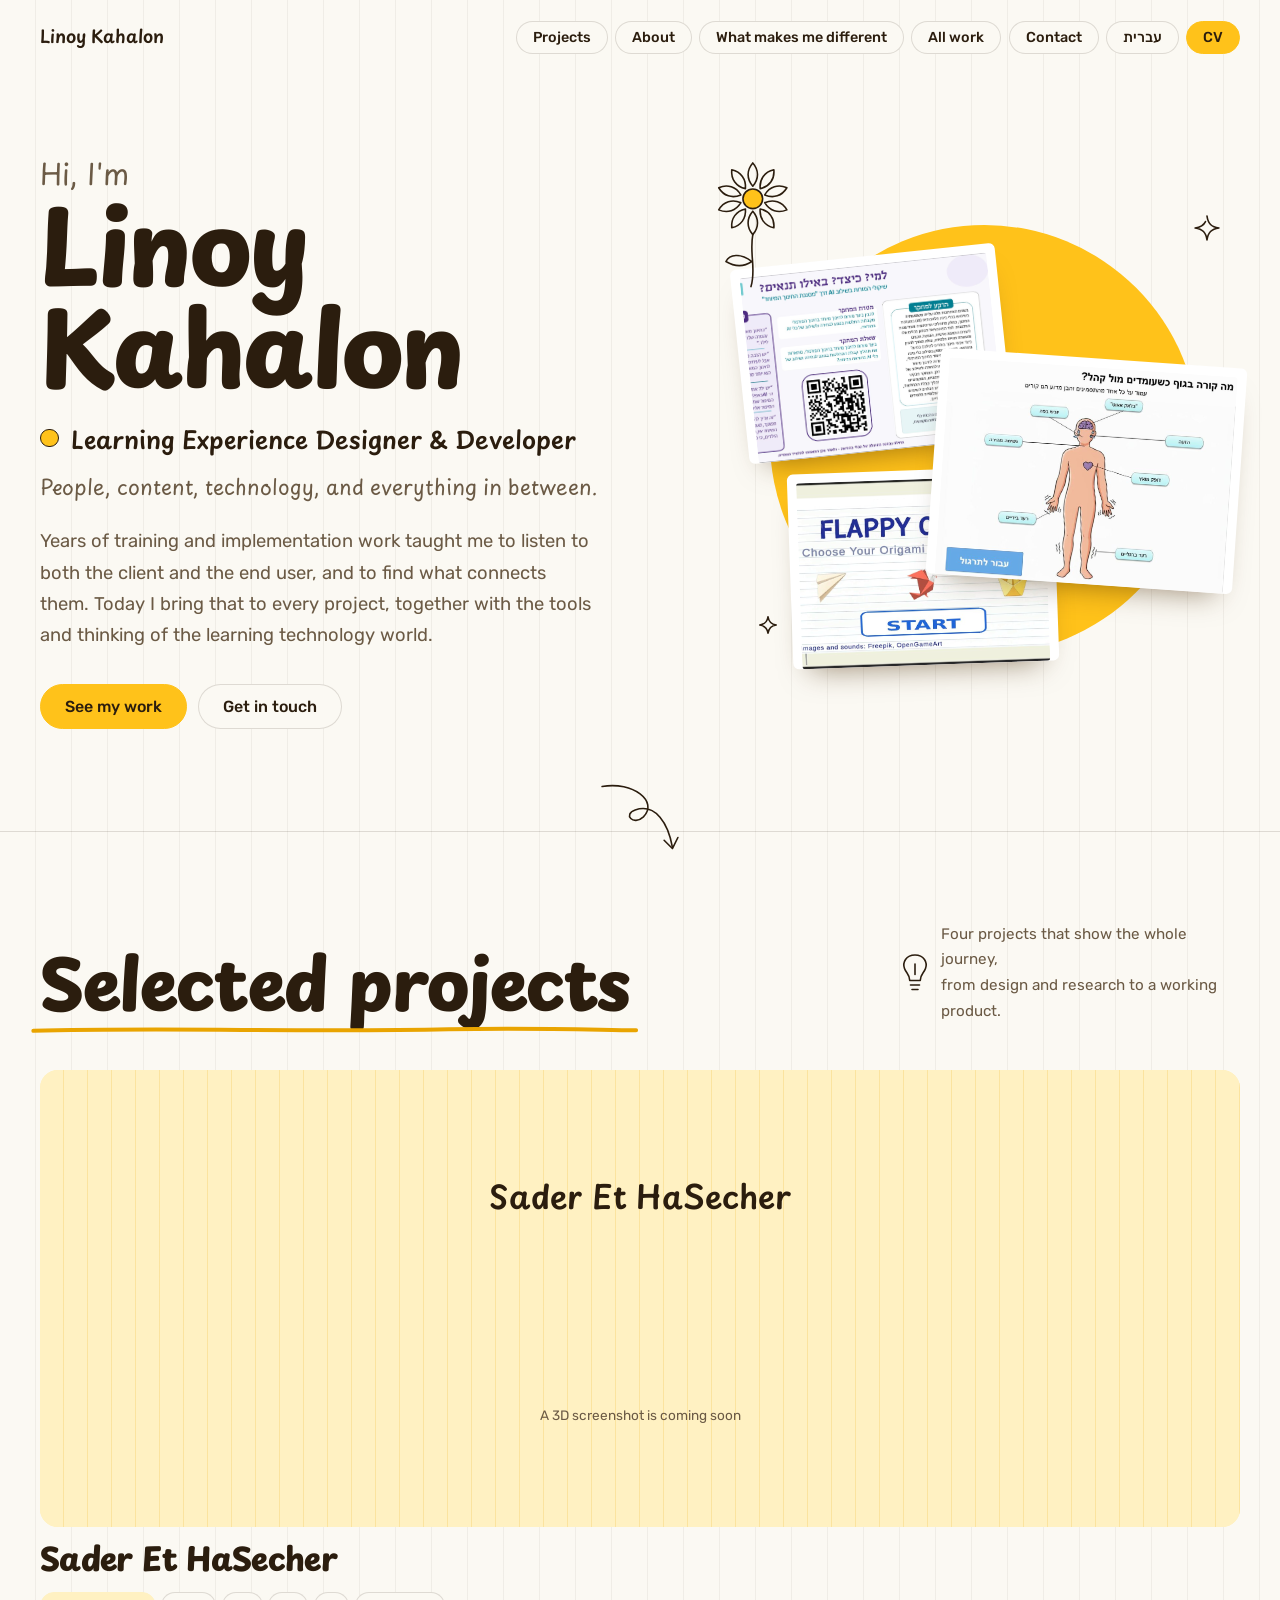
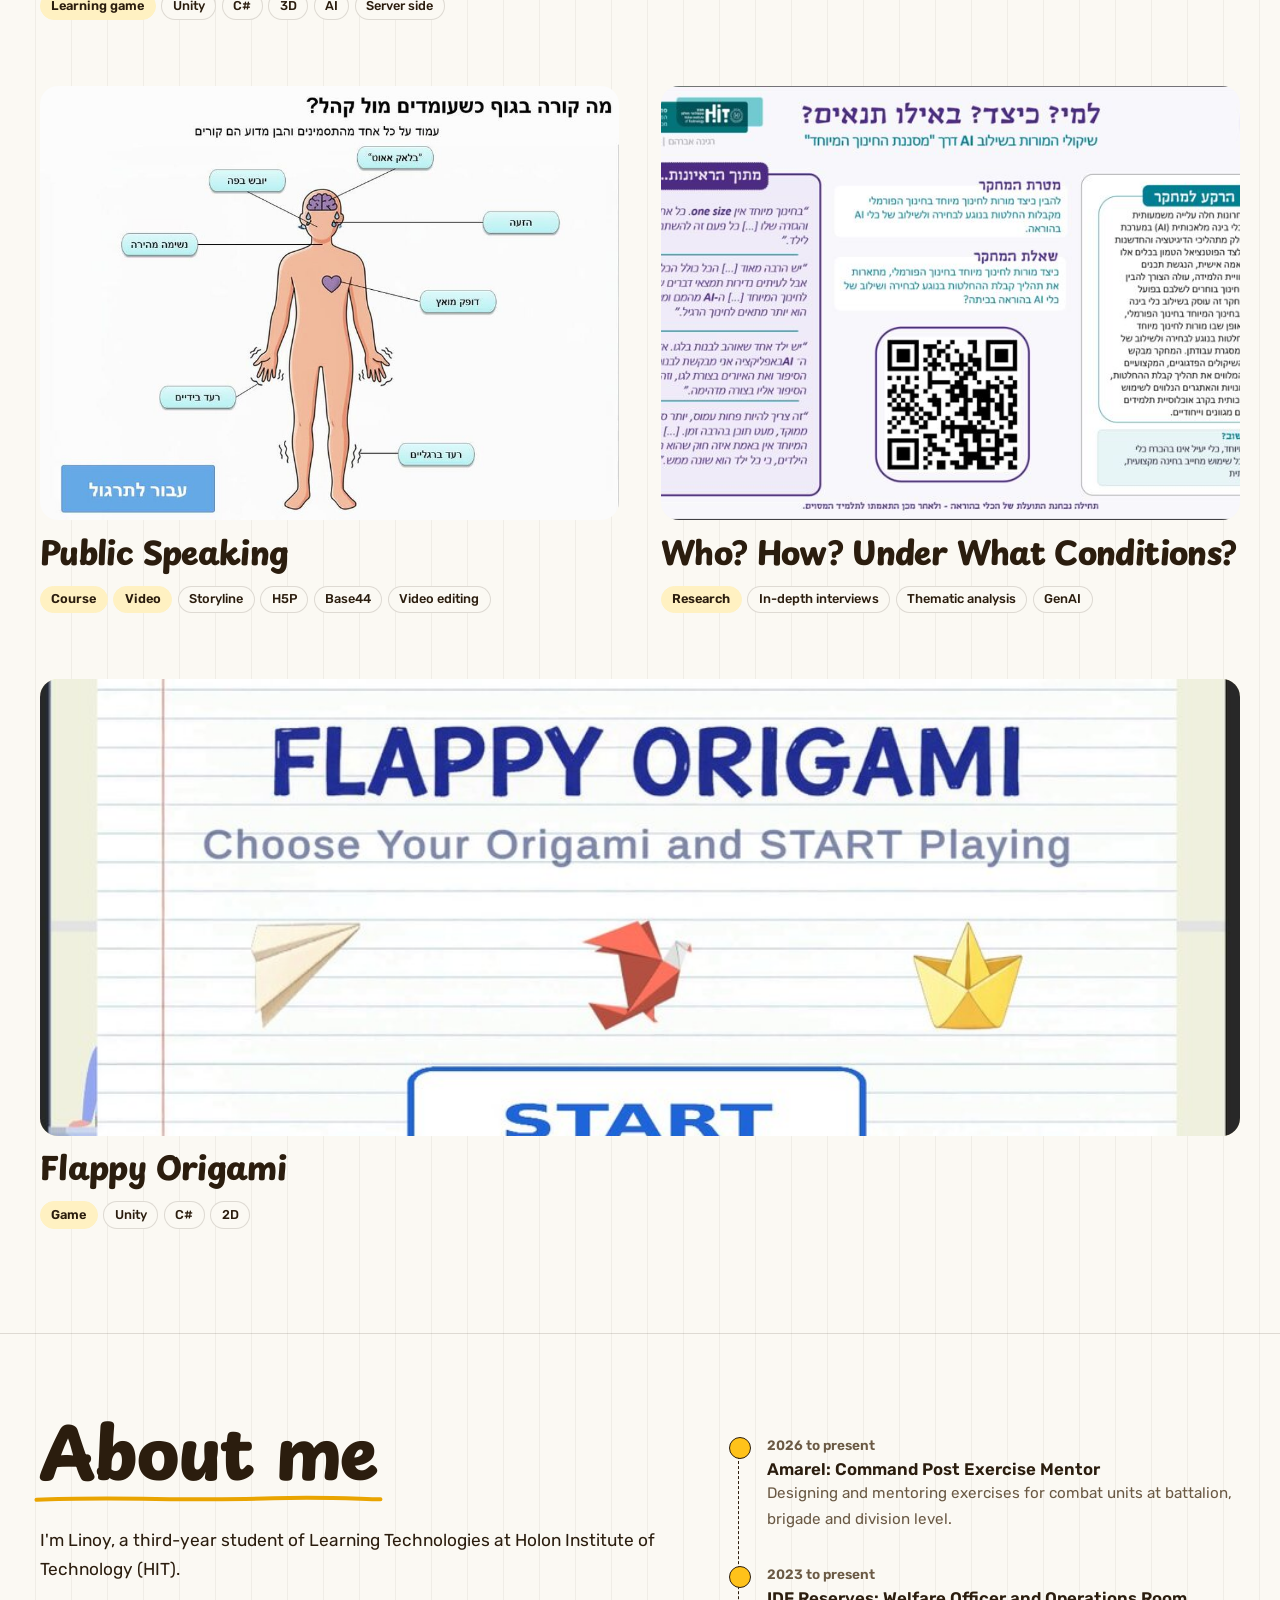
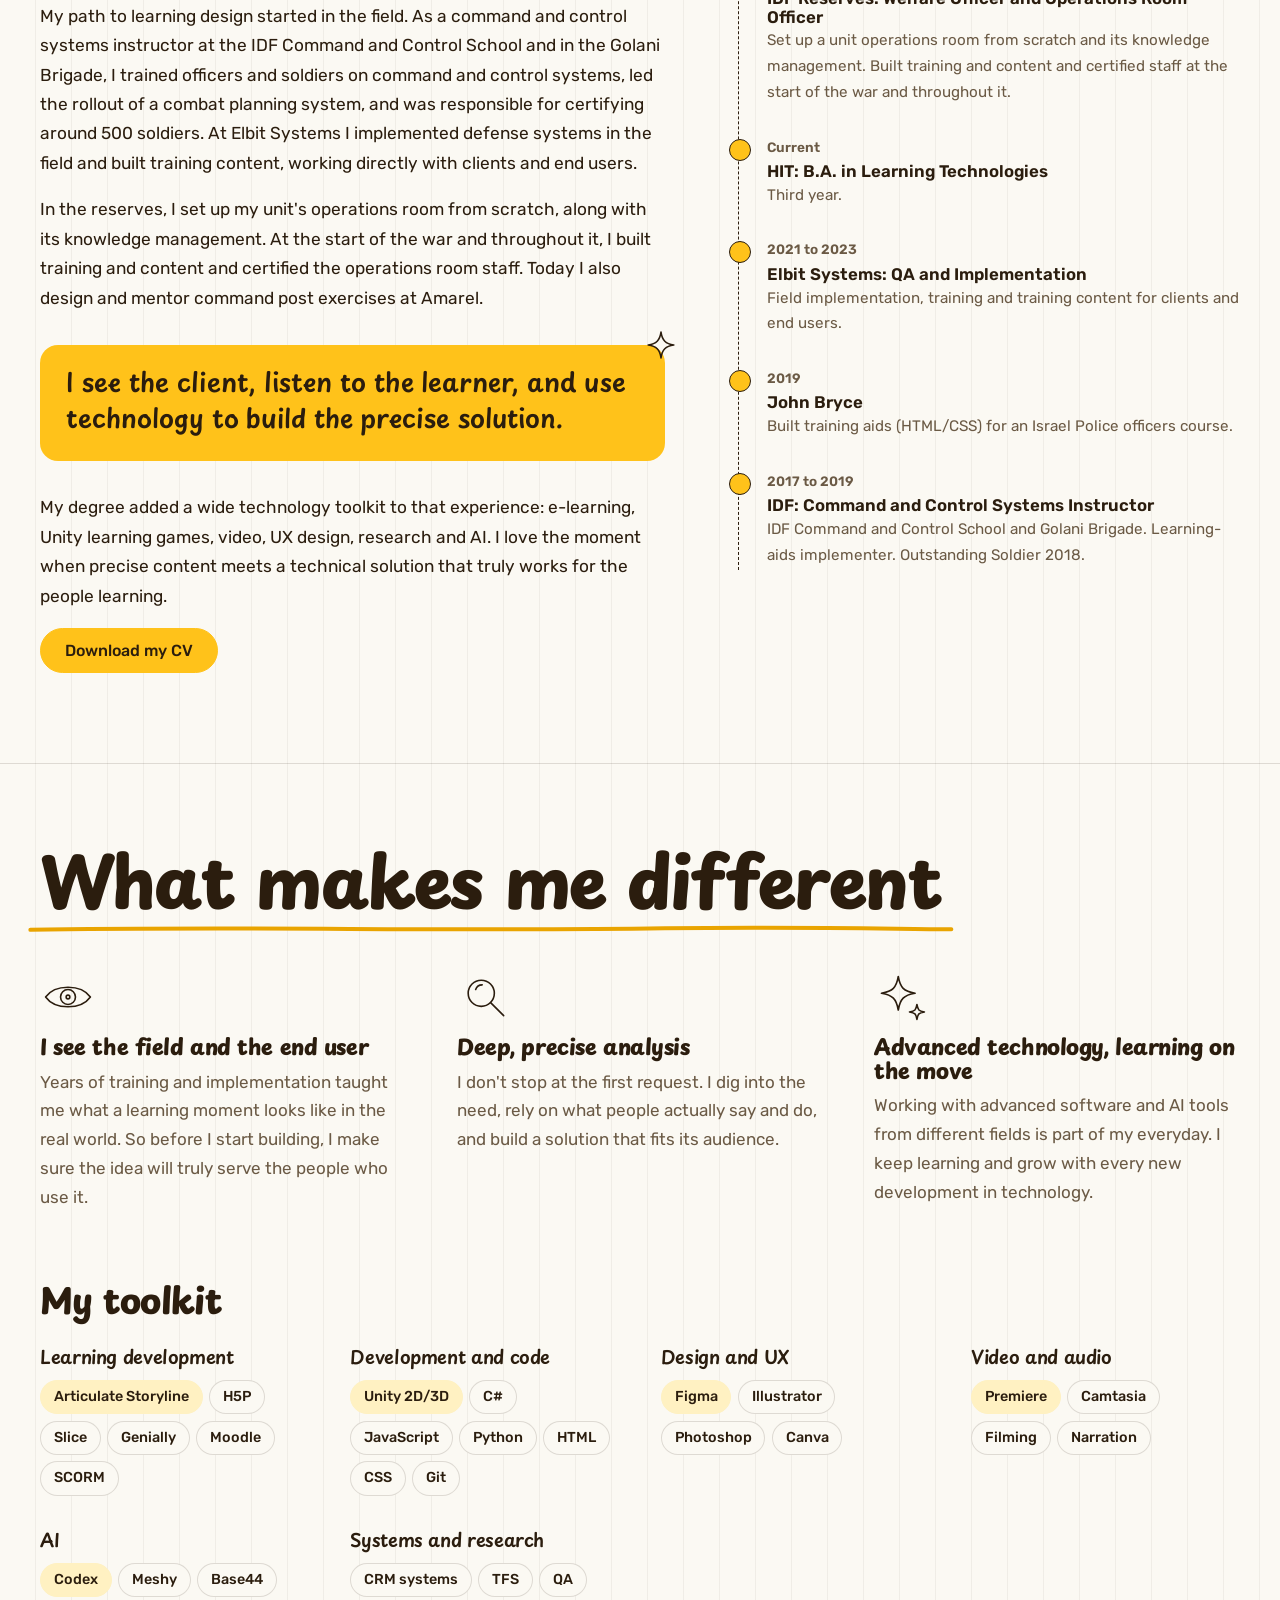
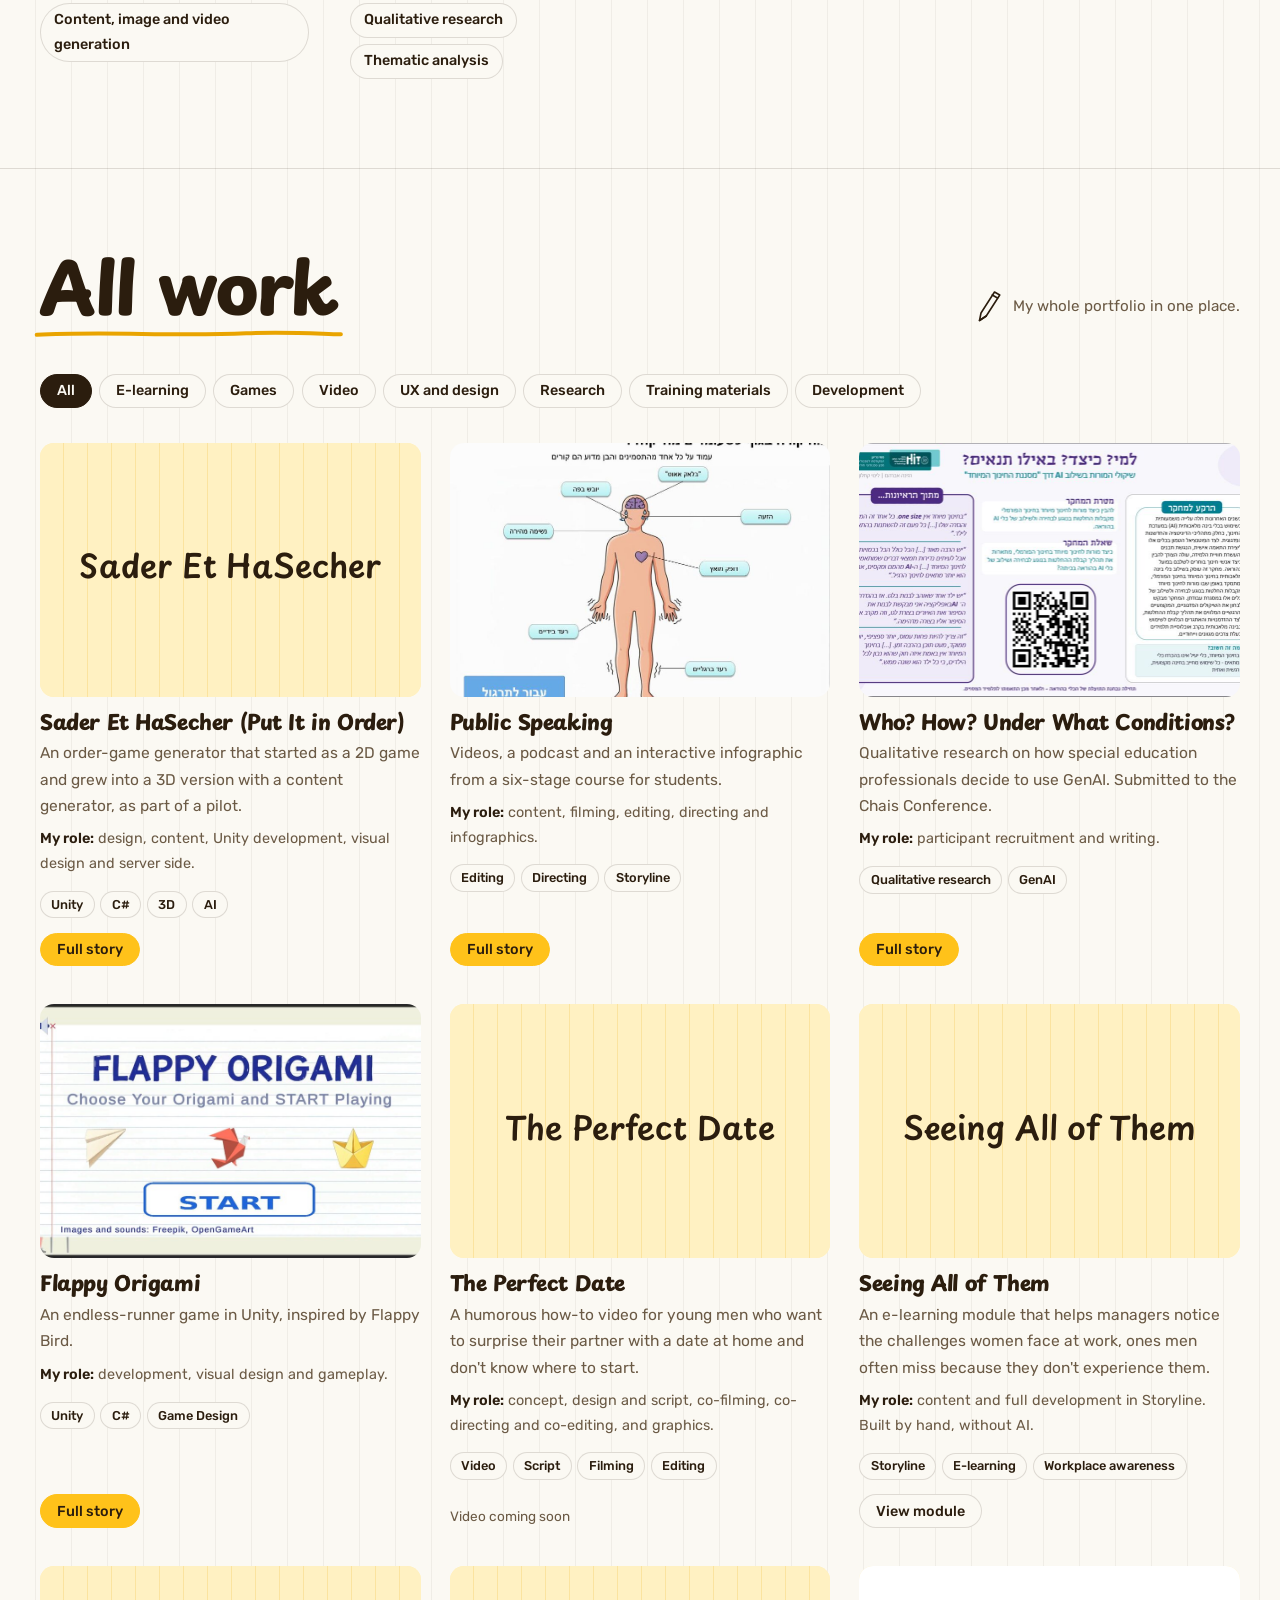
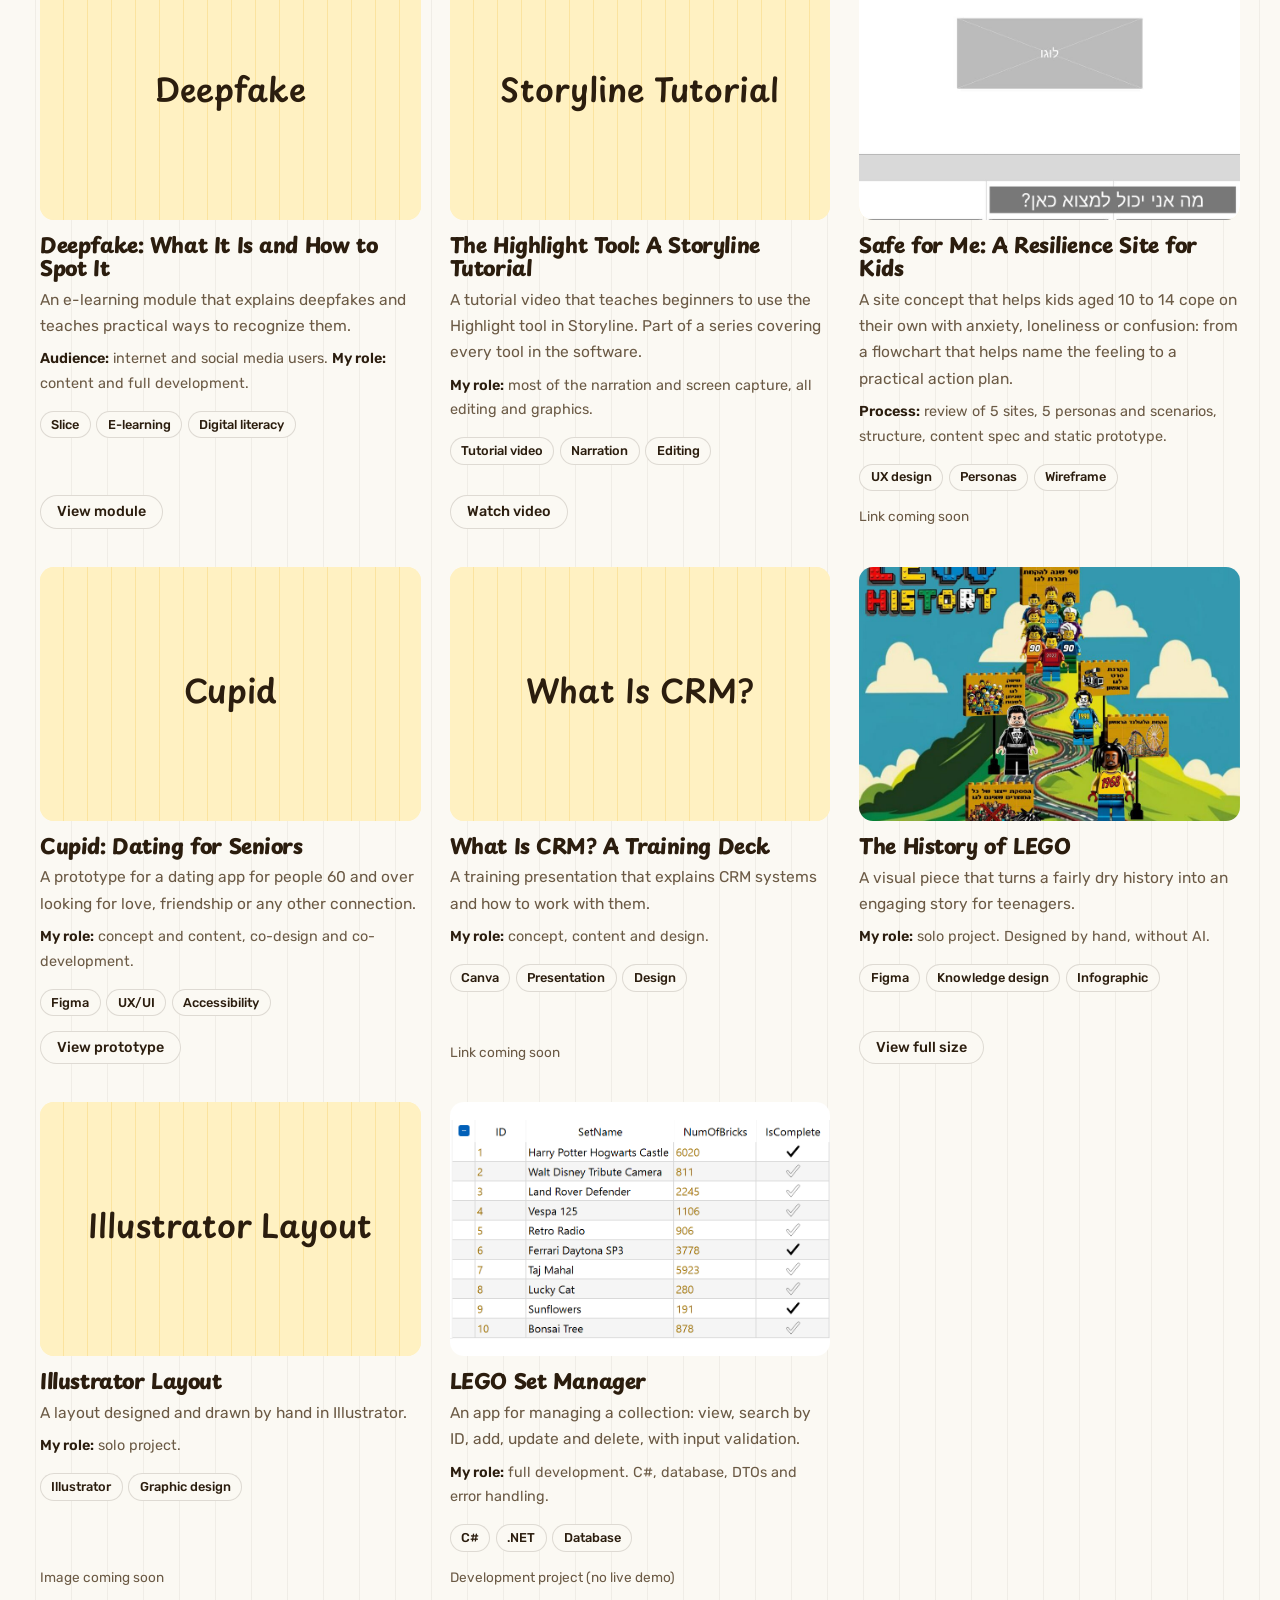
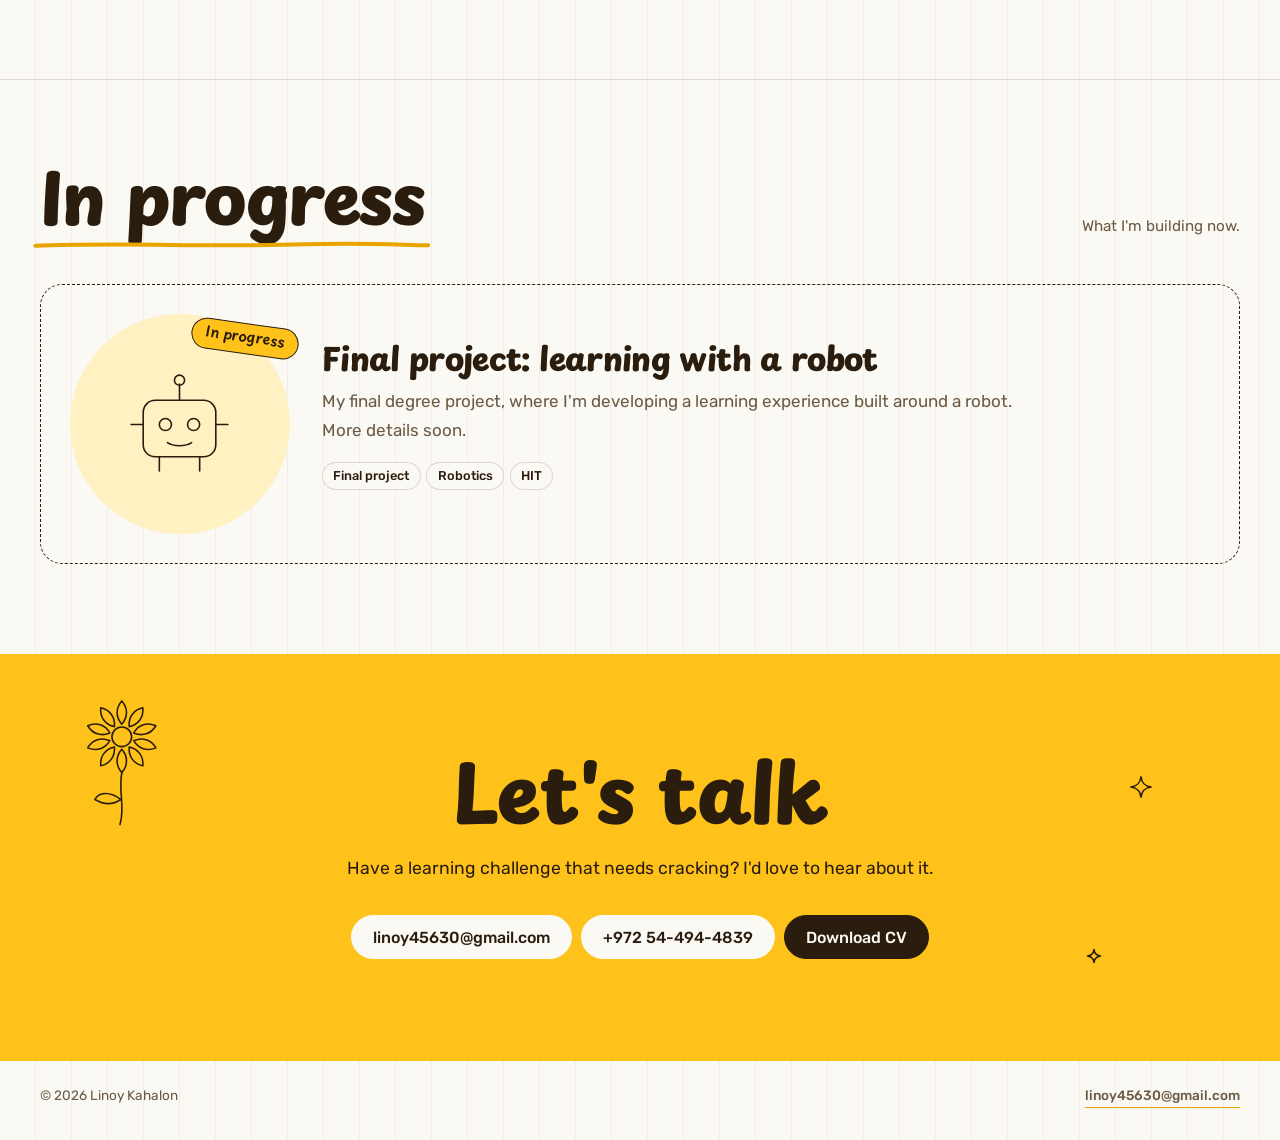
==== en/index.html @ 3c288479 "Add files via upload" ====
<!DOCTYPE html>
<html lang="en" dir="ltr">
<head>
<meta charset="utf-8">
<meta name="viewport" content="width=device-width, initial-scale=1">
<title>Linoy Kahalon | Learning Experience Designer & Developer</title>
<meta name="description" content="Portfolio of Linoy Kahalon, learning experience designer and developer. E-learning, Unity learning games, video, UX and research.">
<link rel="preconnect" href="https://fonts.googleapis.com"><link rel="preconnect" href="https://fonts.gstatic.com" crossorigin><link href="https://fonts.googleapis.com/css2?family=Playpen+Sans+Hebrew:wght@400;600;800&family=Rubik:wght@400;500;600&display=swap" rel="stylesheet">
<link rel="stylesheet" href="../assets/css/style.css">
</head>
<body>
<a class="skip" href="#main">Skip to content</a>
<header class="site-header">
  <div class="wrap">
    <a class="brand" href="#top">Linoy Kahalon</a>
    <button class="pill menu-btn" aria-expanded="false" aria-controls="nav">Menu</button>
    <nav class="nav" id="nav" aria-label="Main">
      <a class="pill" href="#projects">Projects</a>
      <a class="pill" href="#about">About</a>
      <a class="pill" href="#unique">What makes me different</a>
      <a class="pill" href="#works">All work</a>
      <a class="pill" href="#contact">Contact</a>
      <a class="pill" href="../index.html" lang="he" hreflang="he">עברית</a>
      <a class="pill sun" href="../assets/files/Linoy-Kahalon-CV.pdf" download>CV</a>
    </nav>
  </div>
</header>
<main id="main">

<section class="intro" id="top">
  <div class="wrap intro-grid">
    <div class="intro-text">
      <p class="hello">Hi, I'm</p>
      <h1>Linoy Kahalon</h1>
      <p class="role">Learning Experience Designer &amp; Developer</p>
      <p class="motto">People, content, technology, and everything in between.</p>
      <p class="intro-lede">Years of training and implementation work taught me to listen to both the client and the end user, and to find what connects them. Today I bring that to every project, together with the tools and thinking of the learning technology world.</p>
      <div class="intro-cta">
        <a class="pill sun big" href="#works">See my work</a>
        <a class="pill big" href="#contact">Get in touch</a>
      </div>
    </div>
    <div class="intro-art" aria-hidden="true">
      <div class="sun-disc"></div>
      <svg class="doodle draw hide-sm" viewBox="-50 -50 100 150" style="inset-inline-start:-4%;top:-6%;width:clamp(70px,7vw,100px);z-index:3" aria-hidden="true">
<circle pathLength="1" class="sunfill" r="11"/><path pathLength="1" class="d2" transform="rotate(0)" d="M0,-14 C7,-22 7,-32 0,-40 C-7,-32 -7,-22 0,-14"/><path pathLength="1" class="d2" transform="rotate(36)" d="M0,-14 C7,-22 7,-32 0,-40 C-7,-32 -7,-22 0,-14"/><path pathLength="1" class="d2" transform="rotate(72)" d="M0,-14 C7,-22 7,-32 0,-40 C-7,-32 -7,-22 0,-14"/><path pathLength="1" class="d2" transform="rotate(108)" d="M0,-14 C7,-22 7,-32 0,-40 C-7,-32 -7,-22 0,-14"/><path pathLength="1" class="d2" transform="rotate(144)" d="M0,-14 C7,-22 7,-32 0,-40 C-7,-32 -7,-22 0,-14"/><path pathLength="1" class="d2" transform="rotate(180)" d="M0,-14 C7,-22 7,-32 0,-40 C-7,-32 -7,-22 0,-14"/><path pathLength="1" class="d2" transform="rotate(216)" d="M0,-14 C7,-22 7,-32 0,-40 C-7,-32 -7,-22 0,-14"/><path pathLength="1" class="d2" transform="rotate(252)" d="M0,-14 C7,-22 7,-32 0,-40 C-7,-32 -7,-22 0,-14"/><path pathLength="1" class="d2" transform="rotate(288)" d="M0,-14 C7,-22 7,-32 0,-40 C-7,-32 -7,-22 0,-14"/><path pathLength="1" class="d2" transform="rotate(324)" d="M0,-14 C7,-22 7,-32 0,-40 C-7,-32 -7,-22 0,-14"/>
<path pathLength="1" class="d3" d="M0,40 C-4,62 4,78 -2,98"/><path pathLength="1" class="d3" d="M-1,70 C-14,60 -26,62 -30,70 C-20,76 -10,76 -1,70"/></svg>
      <svg class="doodle draw" viewBox="0 0 24 24" style="inset-inline-end:4%;top:6%;width:26px" aria-hidden="true"><path pathLength="1" d="M12 1 C13 8 16 11 23 12 C16 13 13 16 12 23 C11 16 8 13 1 12 C8 11 11 8 12 1Z"/></svg><svg class="doodle draw" viewBox="0 0 24 24" style="inset-inline-start:6%;bottom:12%;width:18px" aria-hidden="true"><path pathLength="1" d="M12 1 C13 8 16 11 23 12 C16 13 13 16 12 23 C11 16 8 13 1 12 C8 11 11 8 12 1Z"/></svg>
      <figure class="print p1"><img src="../assets/img/research-poster.jpg" alt="" style="object-position:right center"></figure>
      <figure class="print p2"><img src="../assets/img/infographic.jpg" alt=""></figure>
      <figure class="print p3"><img src="../assets/img/flappy-start.jpg" alt=""></figure>
    </div>
  </div>
  <svg class="doodle draw hide-sm" viewBox="0 0 130 110" style="inset-inline-start:50%;bottom:-1.6rem;width:clamp(70px,7vw,100px);transform:translateX(-50%)" aria-hidden="true">
<path pathLength="1" d="M10,8 C55,0 92,30 70,52 C55,66 40,48 58,42 C88,32 106,62 112,96"/><path pathLength="1" class="d2" d="M100,86 L112,98 L120,82"/></svg>
</section>

<section class="section" id="projects" aria-labelledby="projects-title">
  <div class="wrap">
    <div class="head"><span class="underlined"><h2 id="projects-title">Selected projects</h2><svg class="doodle" viewBox="0 0 220 16" preserveAspectRatio="none" aria-hidden="true"><path d="M4,11 C50,4 100,14 150,8 C180,5 200,9 216,10"/></svg></span><p class="aside"><svg class="doodle" viewBox="0 0 40 56" aria-hidden="true"><path d="M20,4 C8,4 3,14 6,22 C8,28 13,30 13,38 L27,38 C27,30 32,28 34,22 C37,14 32,4 20,4Z"/><path d="M14,44 L26,44 M16,50 L24,50"/><path d="M20,16 L20,30"/></svg><span>Four projects that show the whole journey,<br>from design and research to a working product.</span></p></div>
    <div class="menu">
      <a class="item wide" href="projects/sader.html">
  <div class="pic"><div class="ph">Sader Et HaSecher<small>A 3D screenshot is coming soon</small></div><span class="note">A game generator that lets teachers add content to fit any learning need. It started as a 2D game and grew into a 3D version as part of a pilot.</span></div>
  <div class="row"><h3>Sader Et HaSecher</h3></div>
  <ul class="tags"><li class="kind-tag">Learning game</li><li>Unity</li><li>C#</li><li>3D</li><li>AI</li><li>Server side</li></ul>
</a>
      <a class="item" href="projects/public-speaking.html">
  <div class="pic"><img src="../assets/img/infographic.jpg" alt="Interactive infographic: what happens in the body when you face an audience" loading="lazy"><span class="note">Videos, a podcast and an interactive infographic from a six-stage hybrid course for entrepreneurship and law students.</span></div>
  <div class="row"><h3>Public Speaking</h3></div>
  <ul class="tags"><li class="kind-tag">Course</li><li class="kind-tag">Video</li><li>Storyline</li><li>H5P</li><li>Base44</li><li>Video editing</li></ul>
</a>
      <a class="item" href="projects/research.html">
  <div class="pic"><img src="../assets/img/research-card.jpg" alt="Research poster" loading="lazy"><span class="note">Qualitative research on how special education professionals decide to use GenAI in teaching, based on 15 in-depth interviews. Submitted to the Chais Conference.</span></div>
  <div class="row"><h3>Who? How? Under What Conditions?</h3></div>
  <ul class="tags"><li class="kind-tag">Research</li><li>In-depth interviews</li><li>Thematic analysis</li><li>GenAI</li></ul>
</a>
      <a class="item wide" href="projects/flappy-origami.html">
  <div class="pic"><img src="../assets/img/flappy-start.jpg" alt="Flappy Origami start screen" loading="lazy" style="object-position:center 40%"><span class="note">A hand-coded Unity game. Inspired by Flappy Bird: a paper origami flying down a school hallway full of obstacles.</span></div>
  <div class="row"><h3>Flappy Origami</h3></div>
  <ul class="tags"><li class="kind-tag">Game</li><li>Unity</li><li>C#</li><li>2D</li></ul>
</a>
    </div>
  </div>
</section>

<section class="section" id="about" aria-labelledby="about-title">
  <div class="wrap about">
    <div class="about-text">
      <div class="head" style="margin-bottom:2rem"><span class="underlined"><h2 id="about-title">About me</h2><svg class="doodle" viewBox="0 0 220 16" preserveAspectRatio="none" aria-hidden="true"><path d="M4,11 C50,4 100,14 150,8 C180,5 200,9 216,10"/></svg></span></div>
      <p>I'm Linoy, a third-year student of Learning Technologies at Holon Institute of Technology (HIT).</p>
      <p>My path to learning design started in the field. As a command and control systems instructor at the IDF Command and Control School and in the Golani Brigade, I trained officers and soldiers on command and control systems, led the rollout of a combat planning system, and was responsible for certifying around 500 soldiers. At Elbit Systems I implemented defense systems in the field and built training content, working directly with clients and end users.</p>
      <p>In the reserves, I set up my unit's operations room from scratch, along with its knowledge management. At the start of the war and throughout it, I built training and content and certified the operations room staff. Today I also design and mentor command post exercises at Amarel.</p>
      <blockquote><svg class="doodle" viewBox="0 0 24 24" style="inset-inline-end:-10px;top:-14px;width:28px" aria-hidden="true"><path d="M12 1 C13 8 16 11 23 12 C16 13 13 16 12 23 C11 16 8 13 1 12 C8 11 11 8 12 1Z"/></svg>I see the client, listen to the learner, and use technology to build the precise solution.</blockquote>
      <p>My degree added a wide technology toolkit to that experience: e-learning, Unity learning games, video, UX design, research and AI. I love the moment when precise content meets a technical solution that truly works for the people learning.</p>
      <a class="pill sun big" href="../assets/files/Linoy-Kahalon-CV.pdf" download>Download my CV</a>
    </div>
    <ol class="timeline" aria-label="Career timeline">
      <li><span class="when">2026 to present</span><h3>Amarel: Command Post Exercise Mentor</h3><p>Designing and mentoring exercises for combat units at battalion, brigade and division level.</p></li>
      <li><span class="when">2023 to present</span><h3>IDF Reserves: Welfare Officer and Operations Room Officer</h3><p>Set up a unit operations room from scratch and its knowledge management. Built training and content and certified staff at the start of the war and throughout it.</p></li>
      <li><span class="when">Current</span><h3>HIT: B.A. in Learning Technologies</h3><p>Third year.</p></li>
      <li><span class="when">2021 to 2023</span><h3>Elbit Systems: QA and Implementation</h3><p>Field implementation, training and training content for clients and end users.</p></li>
      <li><span class="when">2019</span><h3>John Bryce</h3><p>Built training aids (HTML/CSS) for an Israel Police officers course.</p></li>
      <li><span class="when">2017 to 2019</span><h3>IDF: Command and Control Systems Instructor</h3><p>IDF Command and Control School and Golani Brigade. Learning-aids implementer. Outstanding Soldier 2018.</p></li>
    </ol>
  </div>
</section>

<section class="section" id="unique" aria-labelledby="unique-title">
  <div class="wrap">
    <div class="head"><span class="underlined"><h2 id="unique-title">What makes me different</h2><svg class="doodle" viewBox="0 0 220 16" preserveAspectRatio="none" aria-hidden="true"><path d="M4,11 C50,4 100,14 150,8 C180,5 200,9 216,10"/></svg></span></div>
    <div class="points">
      <div class="point"><svg class="doodle" viewBox="0 0 60 60" aria-hidden="true"><path d="M6,30 C16,16 44,16 54,30 C44,44 16,44 6,30 Z"/><circle cx="30" cy="30" r="8"/><circle cx="30" cy="30" r="2"/></svg><h3>I see the field and the end user</h3><p>Years of training and implementation taught me what a learning moment looks like in the real world. So before I start building, I make sure the idea will truly serve the people who use it.</p></div>
      <div class="point"><svg class="doodle" viewBox="0 0 60 60" aria-hidden="true"><circle cx="26" cy="26" r="14"/><path d="M36,36 L50,50"/><path d="M20,22 C21,19 24,17 27,17"/></svg><h3>Deep, precise analysis</h3><p>I don't stop at the first request. I dig into the need, rely on what people actually say and do, and build a solution that fits its audience.</p></div>
      <div class="point"><svg class="doodle" viewBox="0 0 60 60" aria-hidden="true"><path d="M26 8 C28 20 32 24 44 26 C32 28 28 32 26 44 C24 32 20 28 8 26 C20 24 24 20 26 8Z"/><path d="M46 38 C47 44 48 45 54 46 C48 47 47 48 46 54 C45 48 44 47 38 46 C44 45 45 44 46 38Z"/></svg><h3>Advanced technology, learning on the move</h3><p>Working with advanced software and AI tools from different fields is part of my everyday. I keep learning and grow with every new development in technology.</p></div>
    </div>
    <div class="tools-block">
      <h3 class="tools-title">My toolkit</h3>
      <div class="toolbox">
        <div><h3>Learning development</h3><ul><li class="hot">Articulate Storyline</li><li>H5P</li><li>Slice</li><li>Genially</li><li>Moodle</li><li>SCORM</li></ul></div>
        <div><h3>Development and code</h3><ul><li class="hot">Unity 2D/3D</li><li>C#</li><li>JavaScript</li><li>Python</li><li>HTML</li><li>CSS</li><li>Git</li></ul></div>
        <div><h3>Design and UX</h3><ul><li class="hot">Figma</li><li>Illustrator</li><li>Photoshop</li><li>Canva</li></ul></div>
        <div><h3>Video and audio</h3><ul><li class="hot">Premiere</li><li>Camtasia</li><li>Filming</li><li>Narration</li></ul></div>
        <div><h3>AI</h3><ul><li class="hot">Codex</li><li>Meshy</li><li>Base44</li><li>Content, image and video generation</li></ul></div>
        <div><h3>Systems and research</h3><ul><li>CRM systems</li><li>TFS</li><li>QA</li><li>Qualitative research</li><li>Thematic analysis</li></ul></div>
      </div>
    </div>
  </div>
</section>

<section class="section" id="works" aria-labelledby="works-title">
  <div class="wrap">
    <div class="head"><span class="underlined"><h2 id="works-title">All work</h2><svg class="doodle" viewBox="0 0 220 16" preserveAspectRatio="none" aria-hidden="true"><path d="M4,11 C50,4 100,14 150,8 C180,5 200,9 216,10"/></svg></span><p class="aside"><svg class="doodle" viewBox="0 0 40 56" aria-hidden="true"><path d="M10,46 L12,36 L30,8 L37,12 L19,40 Z"/><path d="M27,12 L34,16"/><path d="M10,46 L19,40"/></svg><span>My whole portfolio in one place.</span></p></div>
    <div class="filters" role="group" aria-label="Filter by type">
      <button class="pill" data-filter="all" aria-pressed="true">All</button>
      <button class="pill" data-filter="elearning" aria-pressed="false">E-learning</button>
      <button class="pill" data-filter="games" aria-pressed="false">Games</button>
      <button class="pill" data-filter="video" aria-pressed="false">Video</button>
      <button class="pill" data-filter="ux" aria-pressed="false">UX and design</button>
      <button class="pill" data-filter="research" aria-pressed="false">Research</button>
      <button class="pill" data-filter="training" aria-pressed="false">Training materials</button>
      <button class="pill" data-filter="dev" aria-pressed="false">Development</button>
    </div>
    <div class="gallery">
<article class="work" data-cat="games">
  <div class="pic"><div class="ph">Sader Et HaSecher</div></div>
  <h3>Sader Et HaSecher (Put It in Order)</h3>
  <p>An order-game generator that started as a 2D game and grew into a 3D version with a content generator, as part of a pilot.</p>
  <p class="meta"><strong>My role:</strong> design, content, Unity development, visual design and server side.</p>
  <ul class="tags"><li>Unity</li><li>C#</li><li>3D</li><li>AI</li></ul>
  <a class="pill go sun" href="projects/sader.html">Full story</a>
</article>
<article class="work" data-cat="video elearning">
  <div class="pic"><img src="../assets/img/infographic.jpg" alt="Interactive infographic from the course" loading="lazy"></div>
  <h3>Public Speaking</h3>
  <p>Videos, a podcast and an interactive infographic from a six-stage course for students.</p>
  <p class="meta"><strong>My role:</strong> content, filming, editing, directing and infographics.</p>
  <ul class="tags"><li>Editing</li><li>Directing</li><li>Storyline</li></ul>
  <a class="pill go sun" href="projects/public-speaking.html">Full story</a>
</article>
<article class="work" data-cat="research">
  <div class="pic"><img src="../assets/img/research-card.jpg" alt="Research poster" loading="lazy"></div>
  <h3>Who? How? Under What Conditions?</h3>
  <p>Qualitative research on how special education professionals decide to use GenAI. Submitted to the Chais Conference.</p>
  <p class="meta"><strong>My role:</strong> participant recruitment and writing.</p>
  <ul class="tags"><li>Qualitative research</li><li>GenAI</li></ul>
  <a class="pill go sun" href="projects/research.html">Full story</a>
</article>
<article class="work" data-cat="games dev">
  <div class="pic"><img src="../assets/img/flappy-start.jpg" alt="Flappy Origami start screen" loading="lazy"></div>
  <h3>Flappy Origami</h3>
  <p>An endless-runner game in Unity, inspired by Flappy Bird.</p>
  <p class="meta"><strong>My role:</strong> development, visual design and gameplay.</p>
  <ul class="tags"><li>Unity</li><li>C#</li><li>Game Design</li></ul>
  <a class="pill go sun" href="projects/flappy-origami.html">Full story</a>
</article>
<article class="work" data-cat="video">
  <div class="pic"><div class="ph">The Perfect Date</div></div>
  <h3>The Perfect Date</h3>
  <p>A humorous how-to video for young men who want to surprise their partner with a date at home and don't know where to start.</p>
  <p class="meta"><strong>My role:</strong> concept, design and script, co-filming, co-directing and co-editing, and graphics.</p>
  <ul class="tags"><li>Video</li><li>Script</li><li>Filming</li><li>Editing</li></ul>
  <span class="pending">Video coming soon</span>
</article>
<article class="work" data-cat="elearning">
  <div class="pic"><div class="ph">Seeing All of Them</div></div>
  <h3>Seeing All of Them</h3>
  <p>An e-learning module that helps managers notice the challenges women face at work, ones men often miss because they don't experience them.</p>
  <p class="meta"><strong>My role:</strong> content and full development in Storyline. Built by hand, without AI.</p>
  <ul class="tags"><li>Storyline</li><li>E-learning</li><li>Workplace awareness</li></ul>
  <a class="pill go" href="https://360.articulate.com/review/content/0aeb224f-6965-421b-b38f-12e90aecdbde/review" target="_blank" rel="noopener">View module</a>
</article>
<article class="work" data-cat="elearning">
  <div class="pic"><div class="ph">Deepfake</div></div>
  <h3>Deepfake: What It Is and How to Spot It</h3>
  <p>An e-learning module that explains deepfakes and teaches practical ways to recognize them.</p>
  <p class="meta"><strong>Audience:</strong> internet and social media users. <strong>My role:</strong> content and full development.</p>
  <ul class="tags"><li>Slice</li><li>E-learning</li><li>Digital literacy</li></ul>
  <a class="pill go" href="https://edu.sliceapp.net/share/695531fb4591ca083260ccbd" target="_blank" rel="noopener">View module</a>
</article>
<article class="work" data-cat="video">
  <div class="pic"><div class="ph">Storyline Tutorial</div></div>
  <h3>The Highlight Tool: A Storyline Tutorial</h3>
  <p>A tutorial video that teaches beginners to use the Highlight tool in Storyline. Part of a series covering every tool in the software.</p>
  <p class="meta"><strong>My role:</strong> most of the narration and screen capture, all editing and graphics.</p>
  <ul class="tags"><li>Tutorial video</li><li>Narration</li><li>Editing</li></ul>
  <a class="pill go" href="https://360.articulate.com/review/content/14c747db-65d2-407c-b58c-fe82ca795a11/review" target="_blank" rel="noopener">Watch video</a>
</article>
<article class="work" data-cat="ux">
  <div class="pic"><img src="../assets/img/safe-wire.jpg" alt="Home page layout of the 'Safe for Me' site" loading="lazy" style="object-position:top"></div>
  <h3>Safe for Me: A Resilience Site for Kids</h3>
  <p>A site concept that helps kids aged 10 to 14 cope on their own with anxiety, loneliness or confusion: from a flowchart that helps name the feeling to a practical action plan.</p>
  <p class="meta"><strong>Process:</strong> review of 5 sites, 5 personas and scenarios, structure, content spec and static prototype.</p>
  <ul class="tags"><li>UX design</li><li>Personas</li><li>Wireframe</li></ul>
  <span class="pending">Link coming soon</span>
</article>
<article class="work" data-cat="ux">
  <div class="pic"><div class="ph">Cupid</div></div>
  <h3>Cupid: Dating for Seniors</h3>
  <p>A prototype for a dating app for people 60 and over looking for love, friendship or any other connection.</p>
  <p class="meta"><strong>My role:</strong> concept and content, co-design and co-development.</p>
  <ul class="tags"><li>Figma</li><li>UX/UI</li><li>Accessibility</li></ul>
  <a class="pill go" href="https://www.figma.com/proto/9FJ4DOx8jli3f39g3fi1hL/%D7%A7%D7%95%D7%A4%D7%99%D7%93%D7%95%D7%9F---%D7%90%D7%95%D7%A9%D7%A8--%D7%9C%D7%99%D7%A0%D7%95%D7%99-%D7%95%D7%A9%D7%99%D7%A8%D7%94?node-id=1-1148&amp;scaling=min-zoom&amp;content-scaling=fixed&amp;starting-point-node-id=1%3A1138" target="_blank" rel="noopener">View prototype</a>
</article>
<article class="work" data-cat="training">
  <div class="pic"><div class="ph">What Is CRM?</div></div>
  <h3>What Is CRM? A Training Deck</h3>
  <p>A training presentation that explains CRM systems and how to work with them.</p>
  <p class="meta"><strong>My role:</strong> concept, content and design.</p>
  <ul class="tags"><li>Canva</li><li>Presentation</li><li>Design</li></ul>
  <span class="pending">Link coming soon</span>
</article>
<article class="work" data-cat="ux">
  <div class="pic"><img src="../assets/img/lego-card.jpg" alt="Infographic: the history of LEGO" loading="lazy"></div>
  <h3>The History of LEGO</h3>
  <p>A visual piece that turns a fairly dry history into an engaging story for teenagers.</p>
  <p class="meta"><strong>My role:</strong> solo project. Designed by hand, without AI.</p>
  <ul class="tags"><li>Figma</li><li>Knowledge design</li><li>Infographic</li></ul>
  <a class="pill go" href="../assets/img/lego.jpg" target="_blank" rel="noopener">View full size</a>
</article>
<article class="work" data-cat="ux">
  <div class="pic"><div class="ph">Illustrator Layout</div></div>
  <h3>Illustrator Layout</h3>
  <p>A layout designed and drawn by hand in Illustrator.</p>
  <p class="meta"><strong>My role:</strong> solo project.</p>
  <ul class="tags"><li>Illustrator</li><li>Graphic design</li></ul>
  <span class="pending">Image coming soon</span>
</article>
<article class="work" data-cat="dev">
  <div class="pic"><img src="../assets/img/prog-db.png" alt="Database table of the LEGO set manager" loading="lazy" style="object-fit:contain;background:#fff"></div>
  <h3>LEGO Set Manager</h3>
  <p>An app for managing a collection: view, search by ID, add, update and delete, with input validation.</p>
  <p class="meta"><strong>My role:</strong> full development. C#, database, DTOs and error handling.</p>
  <ul class="tags"><li>C#</li><li>.NET</li><li>Database</li></ul>
  <span class="pending">Development project (no live demo)</span>
</article>
    </div>
  </div>
</section>

<section class="section" id="wip" aria-labelledby="wip-title">
  <div class="wrap">
    <div class="head"><span class="underlined"><h2 id="wip-title">In progress</h2><svg class="doodle" viewBox="0 0 220 16" preserveAspectRatio="none" aria-hidden="true"><path d="M4,11 C50,4 100,14 150,8 C180,5 200,9 216,10"/></svg></span><p class="aside"><span>What I'm building now.</span></p></div>
    <article class="wip">
      <div class="wip-art"><svg class="doodle" viewBox="0 0 60 60" aria-hidden="true"><rect x="12" y="18" width="36" height="28" rx="6"/><path d="M30,18 L30,10"/><circle cx="30" cy="8" r="2.5"/><circle cx="23" cy="30" r="3"/><circle cx="37" cy="30" r="3"/><path d="M24,39 C27,41 33,41 36,39"/><path d="M12,30 L6,30 M48,30 L54,30"/><path d="M20,46 L20,53 M40,46 L40,53"/></svg><span class="wip-badge">In progress</span></div>
      <div>
        <h3>Final project: learning with a robot</h3>
        <p>My final degree project, where I'm developing a learning experience built around a robot. More details soon.</p>
        <ul class="tags"><li>Final project</li><li>Robotics</li><li>HIT</li></ul>
      </div>
    </article>
  </div>
</section>

<section class="contact" id="contact" aria-labelledby="contact-title">
  <svg class="doodle draw hide-sm" viewBox="-50 -50 100 150" style="inset-inline-start:max(6vw,1rem);top:2.4rem;width:clamp(70px,7vw,100px)" aria-hidden="true">
<circle pathLength="1" class="sunfill" r="11"/><path pathLength="1" class="d2" transform="rotate(0)" d="M0,-14 C7,-22 7,-32 0,-40 C-7,-32 -7,-22 0,-14"/><path pathLength="1" class="d2" transform="rotate(36)" d="M0,-14 C7,-22 7,-32 0,-40 C-7,-32 -7,-22 0,-14"/><path pathLength="1" class="d2" transform="rotate(72)" d="M0,-14 C7,-22 7,-32 0,-40 C-7,-32 -7,-22 0,-14"/><path pathLength="1" class="d2" transform="rotate(108)" d="M0,-14 C7,-22 7,-32 0,-40 C-7,-32 -7,-22 0,-14"/><path pathLength="1" class="d2" transform="rotate(144)" d="M0,-14 C7,-22 7,-32 0,-40 C-7,-32 -7,-22 0,-14"/><path pathLength="1" class="d2" transform="rotate(180)" d="M0,-14 C7,-22 7,-32 0,-40 C-7,-32 -7,-22 0,-14"/><path pathLength="1" class="d2" transform="rotate(216)" d="M0,-14 C7,-22 7,-32 0,-40 C-7,-32 -7,-22 0,-14"/><path pathLength="1" class="d2" transform="rotate(252)" d="M0,-14 C7,-22 7,-32 0,-40 C-7,-32 -7,-22 0,-14"/><path pathLength="1" class="d2" transform="rotate(288)" d="M0,-14 C7,-22 7,-32 0,-40 C-7,-32 -7,-22 0,-14"/><path pathLength="1" class="d2" transform="rotate(324)" d="M0,-14 C7,-22 7,-32 0,-40 C-7,-32 -7,-22 0,-14"/>
<path pathLength="1" class="d3" d="M0,40 C-4,62 4,78 -2,98"/><path pathLength="1" class="d3" d="M-1,70 C-14,60 -26,62 -30,70 C-20,76 -10,76 -1,70"/></svg>
  <svg class="doodle" viewBox="0 0 24 24" style="inset-inline-end:10%;top:30%;width:22px" aria-hidden="true"><path d="M12 1 C13 8 16 11 23 12 C16 13 13 16 12 23 C11 16 8 13 1 12 C8 11 11 8 12 1Z"/></svg><svg class="doodle" viewBox="0 0 24 24" style="inset-inline-end:14%;bottom:24%;width:14px" aria-hidden="true"><path d="M12 1 C13 8 16 11 23 12 C16 13 13 16 12 23 C11 16 8 13 1 12 C8 11 11 8 12 1Z"/></svg>
  <div class="wrap">
    <h2 id="contact-title">Let's talk</h2>
    <p>Have a learning challenge that needs cracking? I'd love to hear about it.</p>
    <div class="links">
      <a class="pill" href="mailto:linoy45630@gmail.com">linoy45630@gmail.com</a>
      <a class="pill" href="tel:+972544944839">+972 54-494-4839</a>
      <a class="pill dark" href="../assets/files/Linoy-Kahalon-CV.pdf" download>Download CV</a>
    </div>
  </div>
</section>
</main>
<footer class="site-footer">
  <div class="wrap"><span>© 2026 Linoy Kahalon</span><a class="quiet" href="mailto:linoy45630@gmail.com">linoy45630@gmail.com</a></div>
</footer>
<script src="../assets/js/main.js"></script>
</body>
</html>
---- assets/css/style.css ----
/* ===== Linoy Kahalon — portfolio ("Sunflower") =====
   VOICE: clean, restrained, with a smile. Professional without being cold.
   IDEA: a striped work-notebook page, one warm colour (sunflower yellow) marking what matters,
         and thin hand-drawn line ornaments.
   TYPE: Playpen Sans Hebrew for headings, Rubik for text.
*/
:root {
  --paper: #fbf9f3;
  --stripe: rgba(43, 29, 14, .055);
  --sun: #ffc21a;
  --sun-deep: #e9a400;
  --butter: #fff1c2;
  --ink: #2b1d0e;
  --ink-soft: #6b5a45;
  --line: rgba(43, 29, 14, .14);
  --display: "Playpen Sans Hebrew", "Rubik", sans-serif;
  --body: "Rubik", system-ui, -apple-system, "Segoe UI", Arial, sans-serif;
}
* { box-sizing: border-box; min-width: 0; }
html { scroll-behavior: smooth; scroll-padding-top: 20px; }
body {
  margin: 0; color: var(--ink); font: 400 17px/1.7 var(--body); overflow-x: clip;
  background: var(--paper) repeating-linear-gradient(90deg, transparent 0 35px, var(--stripe) 35px 36px);
}
img { max-width: 100%; display: block; }
a { color: inherit; }
:focus-visible { outline: 2.5px solid var(--ink); outline-offset: 3px; border-radius: 8px; }
p { max-width: 66ch; margin: 0 0 1em; }
h1, h2, h3 { font-family: var(--display); margin: 0; letter-spacing: -.02em; line-height: 1.1; }
.wrap { width: min(1200px, 100% - 2.5rem); margin-inline: auto; }
.skip { position: absolute; inset-inline-start: -999px; }
.skip:focus { inset-inline-start: 1rem; top: 1rem; z-index: 99; background: #fff; padding: .5rem 1rem; }

/* ---------- pills & links ---------- */
.pill {
  display: inline-flex; align-items: center; gap: .4rem; font: 500 .9rem var(--body);
  padding: .45rem 1rem; border-radius: 999px; background: var(--paper); text-decoration: none;
  border: 1.5px solid var(--line); transition: background .2s, border-color .2s; cursor: pointer; color: var(--ink);
}
.pill:hover { border-color: var(--ink); }
.pill.sun { background: var(--sun); border-color: var(--sun); }
.pill.sun:hover { background: var(--sun-deep); border-color: var(--sun-deep); }
.pill.big { font-size: 1rem; padding: .75rem 1.5rem; }
.quiet { font-weight: 500; text-decoration: none; border-bottom: 1.5px solid var(--sun-deep); }
.quiet:hover { border-bottom-width: 3px; }

/* ---------- header ---------- */
.site-header .wrap { display: flex; justify-content: space-between; align-items: center; gap: 1rem; padding: 1.3rem 0; }
.brand { font-family: var(--display); font-weight: 600; font-size: 1.1rem; text-decoration: none; }
.nav { display: flex; gap: .45rem; flex-wrap: wrap; align-items: center; }
.menu-btn { display: none; }
@media (max-width: 760px) {
  .menu-btn { display: inline-flex; }
  .nav .pill:not(.sun) { display: none; }
  .nav.open { position: absolute; top: 4.4rem; inset-inline: 1.25rem; z-index: 30; flex-direction: column; align-items: stretch;
              background: var(--paper); border: 1.5px solid var(--line); border-radius: 18px; padding: .8rem; box-shadow: 0 20px 40px -20px rgba(43,29,14,.4); }
  .nav.open .pill { display: flex; justify-content: center; }
}

/* ---------- hand-drawn ornaments ---------- */
.doodle { position: absolute; pointer-events: none; overflow: visible; }
.doodle * { fill: none; stroke: var(--ink); stroke-width: 1.6; stroke-linecap: round; stroke-linejoin: round; vector-effect: non-scaling-stroke; }
.doodle .sunfill { fill: var(--sun); }
.draw path, .draw circle { stroke-dasharray: 1; stroke-dashoffset: 1; animation: ink 1.4s ease-out forwards; }
.draw .d2 { animation-delay: .35s; } .draw .d3 { animation-delay: .7s; }
@keyframes ink { to { stroke-dashoffset: 0; } }
@media (prefers-reduced-motion: reduce) {
  html { scroll-behavior: auto; }
  .draw path, .draw circle { animation: none; stroke-dashoffset: 0; }
  * { transition: none !important; }
}
@media (max-width: 520px) { .hide-sm { display: none; } }
@media (max-width: 900px) { .hide-md { display: none; } }
.underlined { position: relative; display: inline-block; }
.underlined .doodle { inset-inline: -3%; bottom: -.5em; width: 106%; height: .5em; }
.underlined .doodle path { stroke: var(--sun-deep); stroke-width: 4; }

/* ---------- hero ---------- */
.hero-top { position: relative; }
.t { font-family: var(--display); text-align: center; margin: 0; line-height: 1; letter-spacing: -.02em; }
.t-top { font-weight: 800; font-size: clamp(3.4rem, 10vw, 8.4rem); padding: clamp(1.8rem, 5vw, 3.6rem) 0 clamp(1.4rem, 3vw, 2.4rem); }
.t-bottom { font-weight: 400; font-size: clamp(3.4rem, 10vw, 8.4rem); padding: clamp(1.4rem, 3vw, 2.4rem) 0 1rem; }
.band { position: relative; background: var(--sun); padding: clamp(2rem, 5vw, 3.8rem) 0; overflow: hidden; }
.prints { display: grid; grid-template-columns: 1fr 1.25fr 1fr; gap: clamp(.8rem, 2.5vw, 2rem); align-items: center; width: min(1100px, 100% - 2.5rem); margin-inline: auto; }
.print { margin: 0; background: #fff; padding: .55rem .55rem 0; border-radius: 6px; box-shadow: 0 18px 30px -18px rgba(70,40,0,.55); }
.print img { width: 100%; aspect-ratio: 4/3; object-fit: cover; border-radius: 3px; }
.print figcaption { font: 500 .8rem var(--body); padding: .5rem .2rem .6rem; color: var(--ink-soft); }
.print:nth-child(1) { transform: rotate(2.5deg) translateY(10px); }
.print:nth-child(3) { transform: rotate(-2deg) translateY(14px); }
.print:nth-child(2) img { aspect-ratio: 16/10; }
@media (max-width: 700px) { .prints { grid-template-columns: 1fr; } .print:nth-child(1), .print:nth-child(3) { display: none; } }
.lede { max-width: 46ch; margin: 0 auto; text-align: center; color: var(--ink-soft); font-size: 1.12rem; }
.cta { display: flex; justify-content: center; gap: 1rem; flex-wrap: wrap; align-items: center; padding: 1.4rem 0 clamp(3.5rem, 7vw, 5.5rem); }

/* ---------- sections ---------- */
.section { position: relative; padding: clamp(3.5rem, 7vw, 6rem) 0; border-top: 1px solid var(--line); }
.head { display: flex; justify-content: space-between; align-items: end; gap: 2rem; flex-wrap: wrap; margin-bottom: 2.8rem; }
.head h2 { font-weight: 800; font-size: clamp(2.4rem, 6vw, 4.4rem); line-height: 1; }
.aside { max-width: 34ch; color: var(--ink-soft); font-size: .95rem; margin: 0; display: flex; gap: .7rem; align-items: center; }
.aside svg { position: static; flex: none; width: 30px; height: 44px; }

/* ---------- projects menu ---------- */
.menu { display: grid; grid-template-columns: repeat(2, minmax(0, 1fr)); gap: 3.2rem 2.6rem; }
.item { display: block; text-decoration: none; }
.pic { position: relative; aspect-ratio: 4/3; border-radius: 18px; overflow: hidden; background: var(--butter); }
.pic img { width: 100%; height: 100%; object-fit: cover; transition: transform .6s cubic-bezier(.2,.7,.2,1); }
.item:hover .pic img { transform: scale(1.035); }
.ph {
  position: absolute; inset: 0; display: grid; place-items: center; text-align: center; padding: 1rem;
  font-family: var(--display); font-weight: 600; font-size: clamp(1.4rem, 2.6vw, 2rem);
  background: var(--butter) repeating-linear-gradient(90deg, transparent 0 23px, rgba(233,164,0,.18) 23px 24px);
}
.ph small { display: block; font: 400 .85rem var(--body); color: var(--ink-soft); margin-top: .3rem; }
.note {
  position: absolute; inset-inline: 1rem; bottom: 1rem; background: var(--sun); border-radius: 14px; padding: .8rem 1rem;
  line-height: 1.45; font-weight: 500; transform: translateY(calc(100% + 1.5rem)); transition: transform .45s cubic-bezier(.3,1.25,.5,1);
}
.note b { display: block; font-size: .75rem; font-weight: 600; opacity: .7; }
.item:hover .note, .item:focus-visible .note { transform: none; }
.row { display: flex; justify-content: space-between; align-items: baseline; gap: 1rem; margin-top: 1.1rem; padding-bottom: .45rem; border-bottom: 1.5px dotted rgba(43,29,14,.3); }
.item h3 { font-weight: 800; font-size: clamp(1.5rem, 2.5vw, 2rem); }
.kind { font-size: .85rem; font-weight: 500; color: var(--ink-soft); white-space: nowrap; }
.item p { margin: .6rem 0 0; color: var(--ink-soft); }
.item.wide { grid-column: 1 / -1; }
.item.wide .pic { aspect-ratio: 21/8; }
@media (max-width: 760px) { .menu { grid-template-columns: 1fr; } .item.wide .pic { aspect-ratio: 4/3; } }
@media (hover: none) { .note { position: static; transform: none; margin: .8rem 0 0; } .pic { overflow: hidden; } }

/* ---------- peel ("how I work") ---------- */
.peel-wrap { position: relative; }
.peel { position: relative; aspect-ratio: 16/7; border-radius: 22px; overflow: hidden; border: 1px solid var(--line); }
.layer { position: absolute; inset: 0; padding: clamp(1.4rem, 4.5vw, 3.5rem); display: flex; flex-direction: column; justify-content: center; }
.need { background: var(--sun); padding-inline-end: calc(46% + 1.5rem); }
.need small, .ask small { font-weight: 600; font-size: .85rem; margin-bottom: .9rem; opacity: .7; }
.need ul { list-style: none; margin: 0; padding: 0; }
.need li { font-family: var(--display); font-weight: 600; font-size: clamp(1.1rem, 2.4vw, 1.9rem); line-height: 1.45; }
.ask { background: #fff repeating-linear-gradient(0deg, transparent 0 35px, rgba(43,29,14,.07) 35px 36px); padding-inline-start: calc(46% + 1.5rem); clip-path: inset(0 calc(100% - var(--cut, 54%)) 0 0); }
.ask .q { font-family: var(--display); font-weight: 400; font-size: clamp(1.5rem, 3.4vw, 2.8rem); line-height: 1.2; margin: 0; color: var(--ink-soft); }
.peel .handle { position: absolute; top: 0; bottom: 0; left: var(--cut, 54%); border-left: 2px solid var(--ink); pointer-events: none; }
.peel .handle::after {
  content: ""; position: absolute; top: 50%; left: -25px; width: 48px; height: 48px; margin-top: -24px; border-radius: 50%;
  background: var(--ink) url("data:image/svg+xml,%3Csvg xmlns='http://www.w3.org/2000/svg' viewBox='0 0 24 24'%3E%3Cpath d='M9 6l-6 6 6 6M15 6l6 6-6 6' fill='none' stroke='%23ffc21a' stroke-width='2.2' stroke-linecap='round' stroke-linejoin='round'/%3E%3C/svg%3E") center/22px no-repeat;
}
.slider { position: absolute; inset: 0; width: 100%; height: 100%; opacity: 0; margin: 0; cursor: ew-resize; direction: ltr; z-index: 3; }
.slider:focus-visible ~ .handle::after { outline: 3px solid var(--ink); outline-offset: 3px; }
.drag-label { position: absolute; inset-inline-start: calc(38% + 150px); top: -3.6rem; font-family: var(--display); font-size: 1rem; color: var(--ink-soft); }
@media (max-width: 700px) { .peel { aspect-ratio: 4/5; } .need { padding-inline-end: calc(50% + .6rem); } .ask { padding-inline-start: calc(50% + .6rem); } .need li { font-size: 1rem; } }

/* ---------- gallery ---------- */
.filters { display: flex; flex-wrap: wrap; gap: .45rem; margin-bottom: 2.2rem; }
.filters .pill[aria-pressed="true"] { background: var(--ink); color: var(--paper); border-color: var(--ink); }
.gallery { display: grid; grid-template-columns: repeat(3, minmax(0, 1fr)); gap: 2.4rem 1.8rem; }
.work { display: flex; flex-direction: column; }
.work[hidden] { display: none; }
.work .pic { aspect-ratio: 3/2; border-radius: 14px; }
.work h3 { font-weight: 800; font-size: 1.3rem; margin: 1rem 0 .3rem; }
.work p { font-size: .97rem; color: var(--ink-soft); margin: 0 0 .5rem; }
.work .meta { font-size: .9rem; }
.work .meta strong { font-weight: 600; color: var(--ink); }
.tags { display: flex; flex-wrap: wrap; gap: .35rem; list-style: none; padding: 0; margin: .4rem 0 .9rem; }
.tags li { font-size: .8rem; font-weight: 500; padding: .12rem .65rem; border-radius: 999px; border: 1px solid var(--line); background: var(--paper); unicode-bidi: plaintext; }
.work .go { margin-top: auto; align-self: flex-start; }
.pending { margin-top: auto; font-size: .85rem; color: var(--ink-soft); }
@media (max-width: 980px) { .gallery { grid-template-columns: repeat(2, minmax(0, 1fr)); } }
@media (max-width: 620px) { .gallery { grid-template-columns: 1fr; } }

/* ---------- toolbox ---------- */
.toolbox { display: grid; grid-template-columns: repeat(auto-fill, minmax(250px, 1fr)); gap: 2.2rem 2.6rem; }
.toolbox h3 { font-weight: 600; font-size: 1.15rem; margin-bottom: .7rem; }
.toolbox ul { list-style: none; margin: 0; padding: 0; display: flex; flex-wrap: wrap; gap: .4rem; }
.toolbox li { font-size: .9rem; font-weight: 500; padding: .25rem .8rem; border-radius: 999px; border: 1.5px solid var(--line); background: var(--paper); unicode-bidi: plaintext; }
.toolbox li.hot { background: var(--butter); border-color: var(--butter); }

/* ---------- about ---------- */
.about { display: grid; grid-template-columns: minmax(0, 1.1fr) minmax(0, .9fr); gap: 4rem; align-items: start; }
.about-text p { font-size: 1.08rem; }
.about-text blockquote { position: relative; margin: 2rem 0; padding: 1.4rem 1.6rem; background: var(--sun); border-radius: 18px; font-family: var(--display); font-weight: 600; font-size: clamp(1.2rem, 2.2vw, 1.6rem); line-height: 1.4; }
.timeline { list-style: none; margin: .4rem 0 0; padding: 0; position: relative; }
.timeline::before { content: ""; position: absolute; inset-block: .7rem 1.5rem; inset-inline-start: 9px; border-inline-start: 1.6px dashed var(--ink); }
.timeline li { position: relative; padding-inline-start: 2.4rem; padding-bottom: 1.6rem; }
.timeline li::before { content: ""; position: absolute; inset-inline-start: 0; top: .45rem; width: 20px; height: 20px; border-radius: 50%; background: var(--sun); border: 1.6px solid var(--ink); }
.timeline .when { font-size: .85rem; font-weight: 600; color: var(--ink-soft); }
.timeline h3 { font-family: var(--body); font-weight: 600; font-size: 1.05rem; letter-spacing: 0; margin: .1rem 0 .15rem; }
.timeline p { color: var(--ink-soft); margin: 0; font-size: .95rem; }
@media (max-width: 860px) { .about { grid-template-columns: 1fr; gap: 2.5rem; } }

/* ---------- contact ---------- */
.contact { position: relative; background: var(--sun); padding: clamp(4rem, 8vw, 6.5rem) 0; text-align: center; overflow: hidden; }
.contact h2 { font-weight: 800; font-size: clamp(2.6rem, 7vw, 5rem); margin-bottom: .6rem; }
.contact p { margin: 0 auto 2rem; font-size: 1.1rem; }
.contact .links { display: flex; justify-content: center; flex-wrap: wrap; gap: .6rem; }
.contact .pill { background: var(--paper); border-color: var(--paper); font-size: 1rem; padding: .7rem 1.3rem; }
.contact .pill:hover { border-color: var(--ink); }
.contact .pill.dark { background: var(--ink); color: var(--paper); border-color: var(--ink); }
.site-footer { padding: 1.4rem 0 2rem; font-size: .85rem; color: var(--ink-soft); }
.site-footer .wrap { display: flex; justify-content: space-between; flex-wrap: wrap; gap: 1rem; }

/* ---------- case study pages ---------- */
.case-hero { position: relative; padding: clamp(1.5rem, 4vw, 3rem) 0 2.5rem; }
.back { display: inline-block; margin-bottom: 1.6rem; }
.case-hero h1 { font-weight: 800; font-size: clamp(2.6rem, 6.5vw, 5rem); max-width: 18ch; line-height: 1.05; }
.case-hero .lede { text-align: start; margin: 1.2rem 0 0; max-width: 60ch; }
.facts { display: grid; grid-template-columns: repeat(auto-fit, minmax(190px, 1fr)); margin: 2.4rem 0 0; border-top: 1.5px solid var(--ink); }
.facts div { padding-block: 1rem; padding-inline-end: 1.2rem; border-bottom: 1px solid var(--line); }
.facts dt { font-size: .82rem; font-weight: 600; color: var(--ink-soft); }
.facts dd { margin: .2rem 0 0; font-weight: 500; unicode-bidi: plaintext; }
.cover { margin: 0 0 1rem; background: var(--sun); border-radius: 22px; padding: clamp(1rem, 3vw, 2.4rem); }
.cover img { border-radius: 10px; width: 100%; box-shadow: 0 20px 34px -20px rgba(70,40,0,.55); }
.case-section { display: grid; grid-template-columns: 250px minmax(0, 1fr); gap: 2rem; padding: 2.8rem 0; border-top: 1px solid var(--line); }
.case-section > h2 { font-weight: 800; font-size: clamp(1.6rem, 2.6vw, 2.1rem); }
.case-section ul, .case-section ol { margin: 0 0 1em; padding-inline-start: 1.2rem; max-width: 66ch; }
.case-section li { margin-bottom: .45rem; }
@media (max-width: 760px) { .case-section { grid-template-columns: 1fr; gap: .8rem; } }
.steps { list-style: none; padding: 0 !important; display: grid; grid-template-columns: repeat(auto-fill, minmax(210px, 1fr)); gap: .7rem; counter-reset: s; max-width: none !important; }
.steps li { counter-increment: s; display: flex; align-items: center; gap: .7rem; padding: .8rem 1rem; border: 1.5px solid var(--line); border-radius: 14px; background: var(--paper); font-weight: 500; margin: 0 !important; }
.steps li::before { content: counter(s); flex: none; display: grid; place-items: center; width: 1.9rem; height: 1.9rem; border-radius: 50%; background: var(--sun); font-family: var(--display); font-weight: 600; }
.versions { display: grid; grid-template-columns: repeat(2, minmax(0, 1fr)); gap: 1.6rem; }
.version .pic { aspect-ratio: 16/10; }
.version h3 { font-weight: 800; font-size: 1.35rem; margin: 1rem 0 .4rem; }
@media (max-width: 760px) { .versions { grid-template-columns: 1fr; } }
.media-grid { display: grid; grid-template-columns: repeat(2, minmax(0, 1fr)); gap: 1.6rem; }
.media-item .pic { aspect-ratio: 16/10; border-radius: 14px; }
.media-item .pic.tall { aspect-ratio: auto; background: #fff; }
.media-item strong { display: block; margin-top: .8rem; font-weight: 600; }
.media-item span { color: var(--ink-soft); font-size: .95rem; }
@media (max-width: 760px) { .media-grid { grid-template-columns: 1fr; } }
.findings { display: grid; grid-template-columns: repeat(3, minmax(0, 1fr)); gap: 1rem; }
.finding { padding: 1.2rem 1.3rem; border-radius: 16px; border: 1.5px solid var(--line); background: var(--paper); }
.finding h3 { font-weight: 600; font-size: 1.15rem; margin-bottom: .4rem; }
.finding p { margin: 0; color: var(--ink-soft); font-size: .97rem; }
@media (max-width: 860px) { .findings { grid-template-columns: 1fr; } }
.pull { position: relative; font-family: var(--display); font-weight: 600; font-size: clamp(1.5rem, 3vw, 2.2rem); line-height: 1.3; margin: 0; padding: 1.5rem 1.8rem; background: var(--sun); border-radius: 20px; max-width: 28ch; }
.aside-note { background: var(--butter); border-radius: 14px; padding: .9rem 1.1rem; }
.next { display: flex; justify-content: space-between; align-items: center; gap: 1rem; padding: 2.6rem 0 4rem; border-top: 1px solid var(--line); }
.next a { text-decoration: none; }
.next span { display: block; font-size: .85rem; color: var(--ink-soft); }
.next strong { font-family: var(--display); font-weight: 800; font-size: clamp(1.5rem, 3vw, 2.2rem); }
.next a:hover strong { text-decoration: underline; text-decoration-color: var(--sun-deep); text-decoration-thickness: 4px; text-underline-offset: 6px; }

/* ---------- intro (home) ---------- */
.intro { position: relative; padding: clamp(2rem, 6vw, 5rem) 0 clamp(4rem, 8vw, 6.5rem); }
.intro-grid { display: grid; grid-template-columns: minmax(0, 1.1fr) minmax(0, .9fr); gap: clamp(2rem, 5vw, 4rem); align-items: center; }
.intro-text { position: relative; }
.hello { font-family: var(--display); font-size: clamp(1.3rem, 2.4vw, 1.8rem); margin: 0 0 .2rem; color: var(--ink-soft); }
.intro h1 { font-weight: 800; font-size: clamp(3.2rem, 8vw, 6.4rem); line-height: 1; }
.role { font-family: var(--display); font-weight: 600; font-size: clamp(1.15rem, 2vw, 1.5rem); margin: .8rem 0 1.2rem; }
.role::before { content: ""; display: inline-block; width: .7em; height: .7em; border-radius: 50%; background: var(--sun); border: 1.5px solid var(--ink); margin-inline-end: .5em; vertical-align: .05em; }
.intro-lede { font-size: 1.15rem; color: var(--ink-soft); max-width: 46ch; margin-bottom: 2rem; }
.intro-cta { display: flex; flex-wrap: wrap; gap: .7rem; }
.intro-art { position: relative; aspect-ratio: 1; max-width: 520px; width: 100%; margin-inline: auto; }
.sun-disc { position: absolute; inset: 8%; border-radius: 50%; background: var(--sun); }
.intro-art .print { position: absolute; width: 52%; }
.intro-art .print img { aspect-ratio: 4/3; }
.intro-art .p1 { inset-inline-start: 2%; top: 14%; transform: rotate(-6deg); }
.intro-art .p2 { inset-inline-end: 0; top: 34%; width: 60%; transform: rotate(4deg); z-index: 2; }
.intro-art .p3 { inset-inline-start: 12%; bottom: 6%; transform: rotate(-2deg); }
@media (max-width: 860px) { .intro-grid { grid-template-columns: 1fr; } .intro-art { max-width: 380px; order: -1; } }
@media (max-width: 480px) { .intro-art { max-width: 300px; } }

/* ---------- what makes me unique ---------- */
.points { display: grid; grid-template-columns: repeat(3, minmax(0, 1fr)); gap: 2.4rem clamp(1.6rem, 4vw, 3.2rem); }
@media (max-width: 860px) { .points { grid-template-columns: 1fr; } }
.point { position: relative; }
.point svg { position: static; display: block; width: 56px; height: 56px; margin-bottom: .8rem; }
.point h3 { font-weight: 800; font-size: 1.35rem; margin-bottom: .4rem; }
.point p { color: var(--ink-soft); margin: 0; }
.peel-block { margin-top: clamp(3rem, 6vw, 4.5rem); }
.peel-intro { font-family: var(--display); font-weight: 600; font-size: 1.15rem; margin-bottom: 1rem; }
.tools-block { margin-top: clamp(3rem, 6vw, 4.5rem); }
.tools-title { font-weight: 800; font-size: clamp(1.6rem, 3vw, 2.2rem); margin-bottom: 1.6rem; }

/* ---------- in progress ---------- */
.wip { display: grid; grid-template-columns: 220px minmax(0, 1fr); gap: 2rem; align-items: center; padding: 1.8rem; border: 1.5px dashed var(--ink); border-radius: 22px; }
.wip-art { position: relative; aspect-ratio: 1; border-radius: 50%; background: var(--butter); display: grid; place-items: center; }
.wip-art svg { position: static; width: 55%; height: 55%; }
.wip-badge { position: absolute; top: 4%; inset-inline-end: -4%; background: var(--sun); border: 1.5px solid var(--ink); border-radius: 999px; padding: .15rem .8rem; font-family: var(--display); font-weight: 600; font-size: .9rem; transform: rotate(8deg); }
.wip h3 { font-weight: 800; font-size: clamp(1.5rem, 2.6vw, 2rem); margin-bottom: .5rem; }
.wip p { color: var(--ink-soft); }
@media (max-width: 700px) { .wip { grid-template-columns: 1fr; } .wip-art { width: 160px; } }
.motto { font-family: var(--display); font-weight: 400; font-size: clamp(1.05rem, 1.8vw, 1.3rem); color: var(--ink-soft); margin: -.6rem 0 1.2rem; }
.item .tags { margin-top: .8rem; }
.tags li.kind-tag { background: var(--butter); border-color: var(--butter); font-weight: 600; }
.item .row { border-bottom: 0; padding-bottom: 0; }

/* ---------- compare slider (2D vs 3D) ---------- */
.compare { aspect-ratio: 16/9; }
.compare .layer { padding: 0; }
.compare .ask { padding: 0; background: var(--paper); }
.compare .ph, .compare img { position: absolute; inset: 0; width: 100%; height: 100%; object-fit: cover; }
.compare .v3 .ph { background: var(--sun) repeating-linear-gradient(90deg, transparent 0 23px, rgba(43,29,14,.08) 23px 24px); }
.v-label { position: absolute; top: 1rem; z-index: 2; background: var(--ink); color: var(--paper); font: 600 .85rem var(--body); padding: .25rem .8rem; border-radius: 999px; }
.v2 .v-label { left: 1rem; } .v3 .v-label { right: 1rem; }
@media (max-width: 700px) { .compare { aspect-ratio: 4/3; } }
.compare .v3 .ph { padding-inline-end: 50%; }
.compare .v2 .ph { padding-inline-start: 50%; }
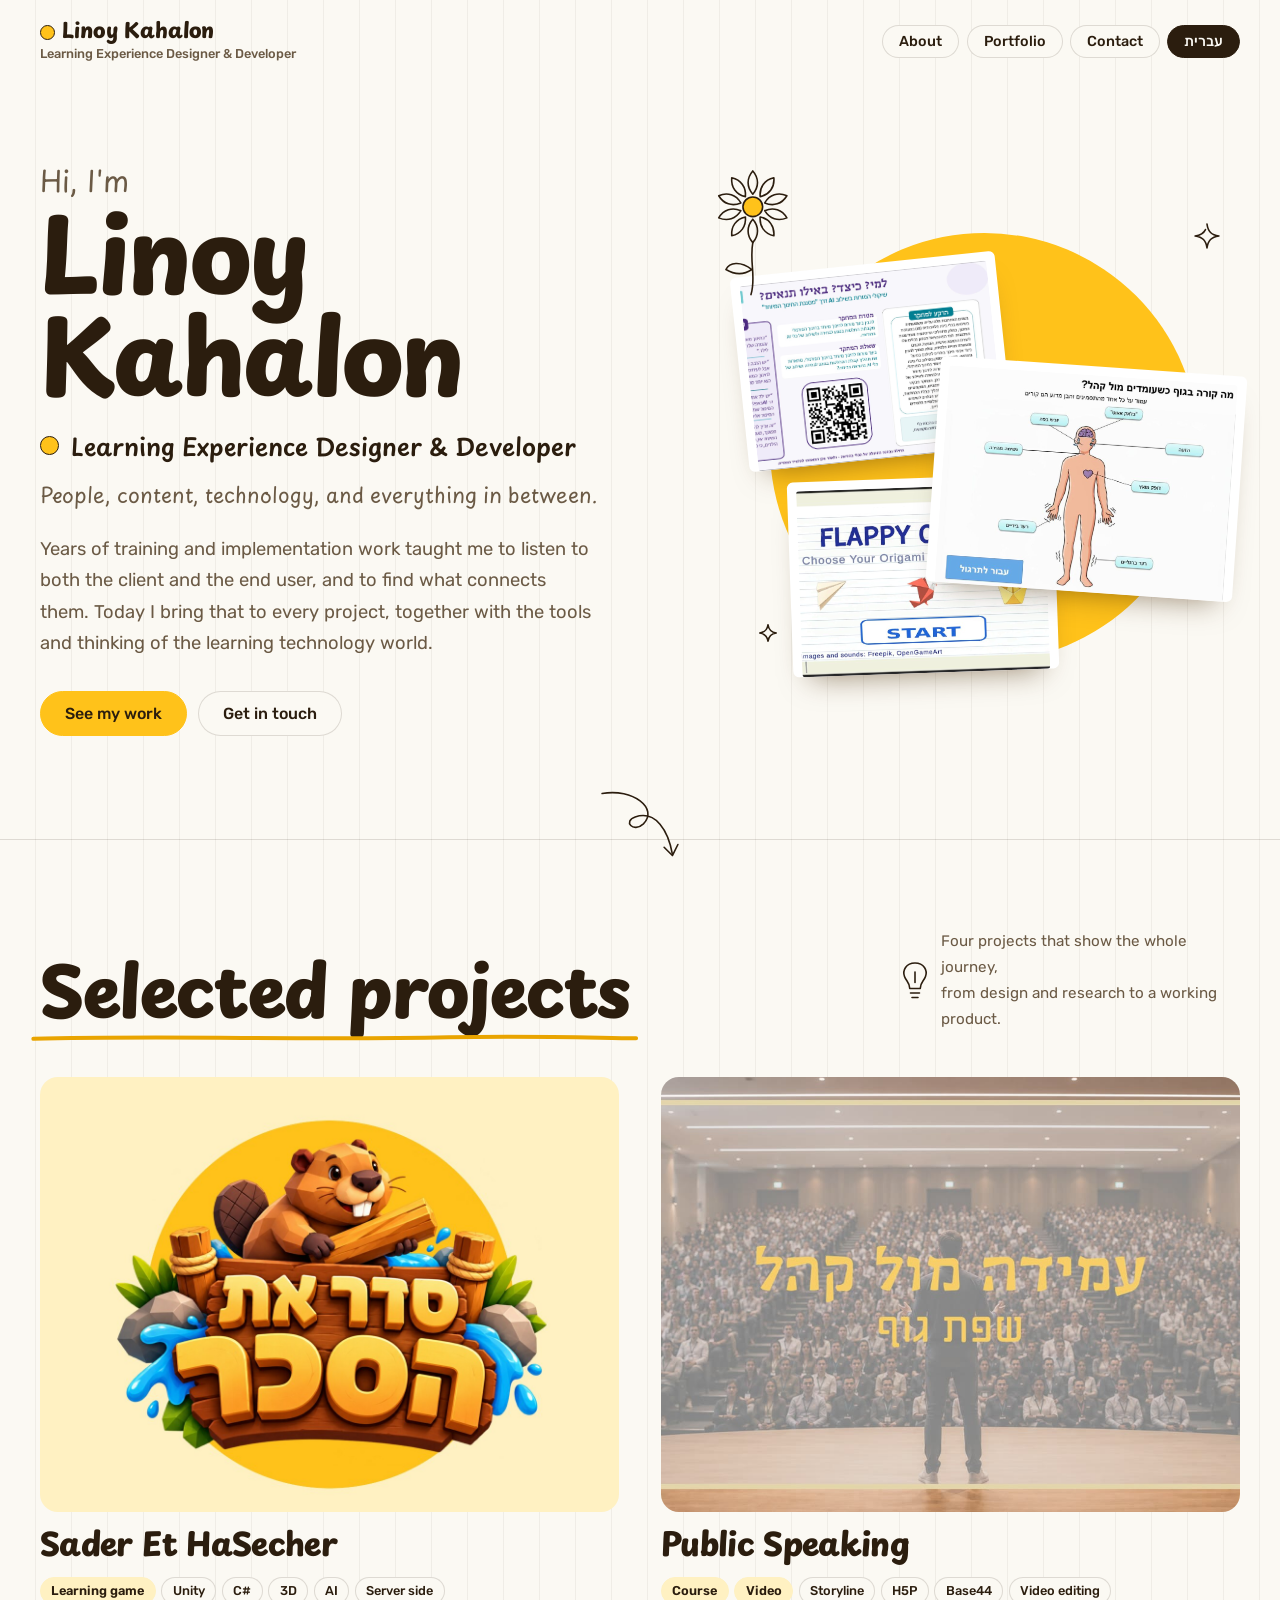
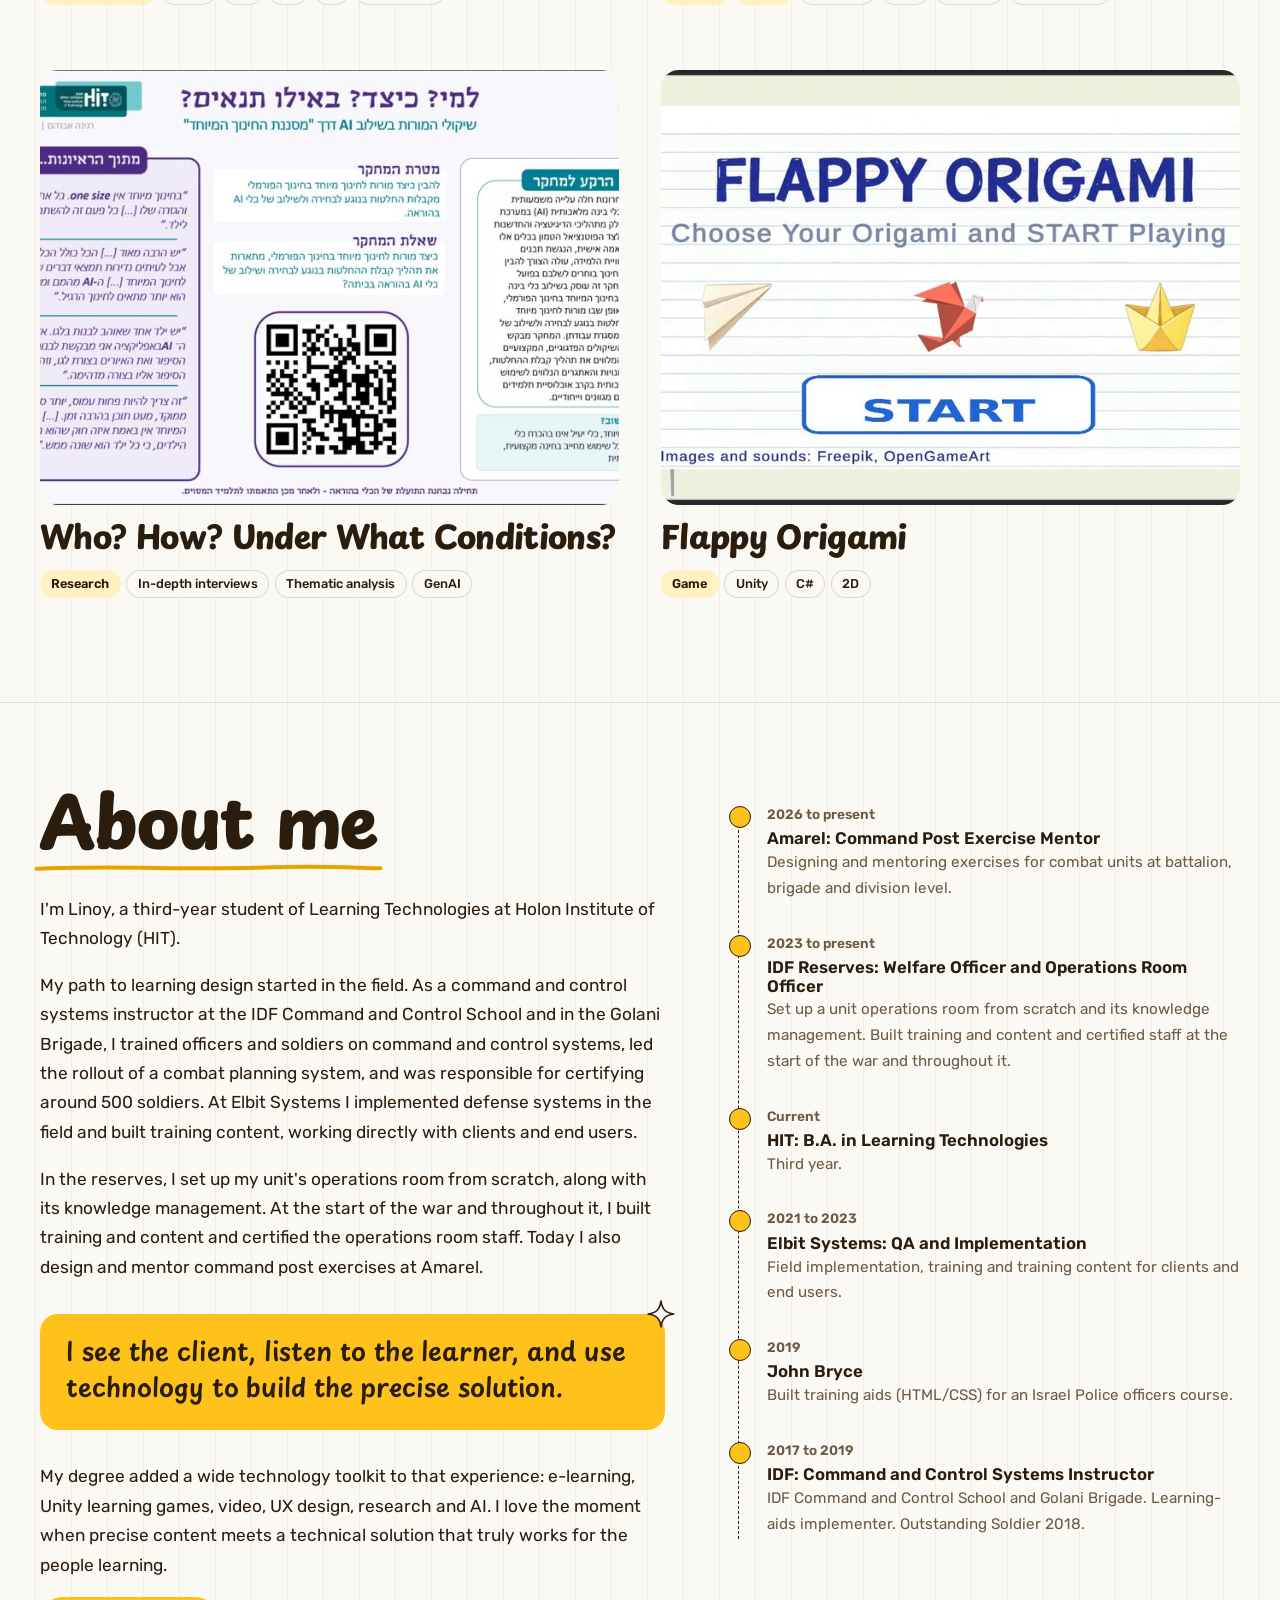
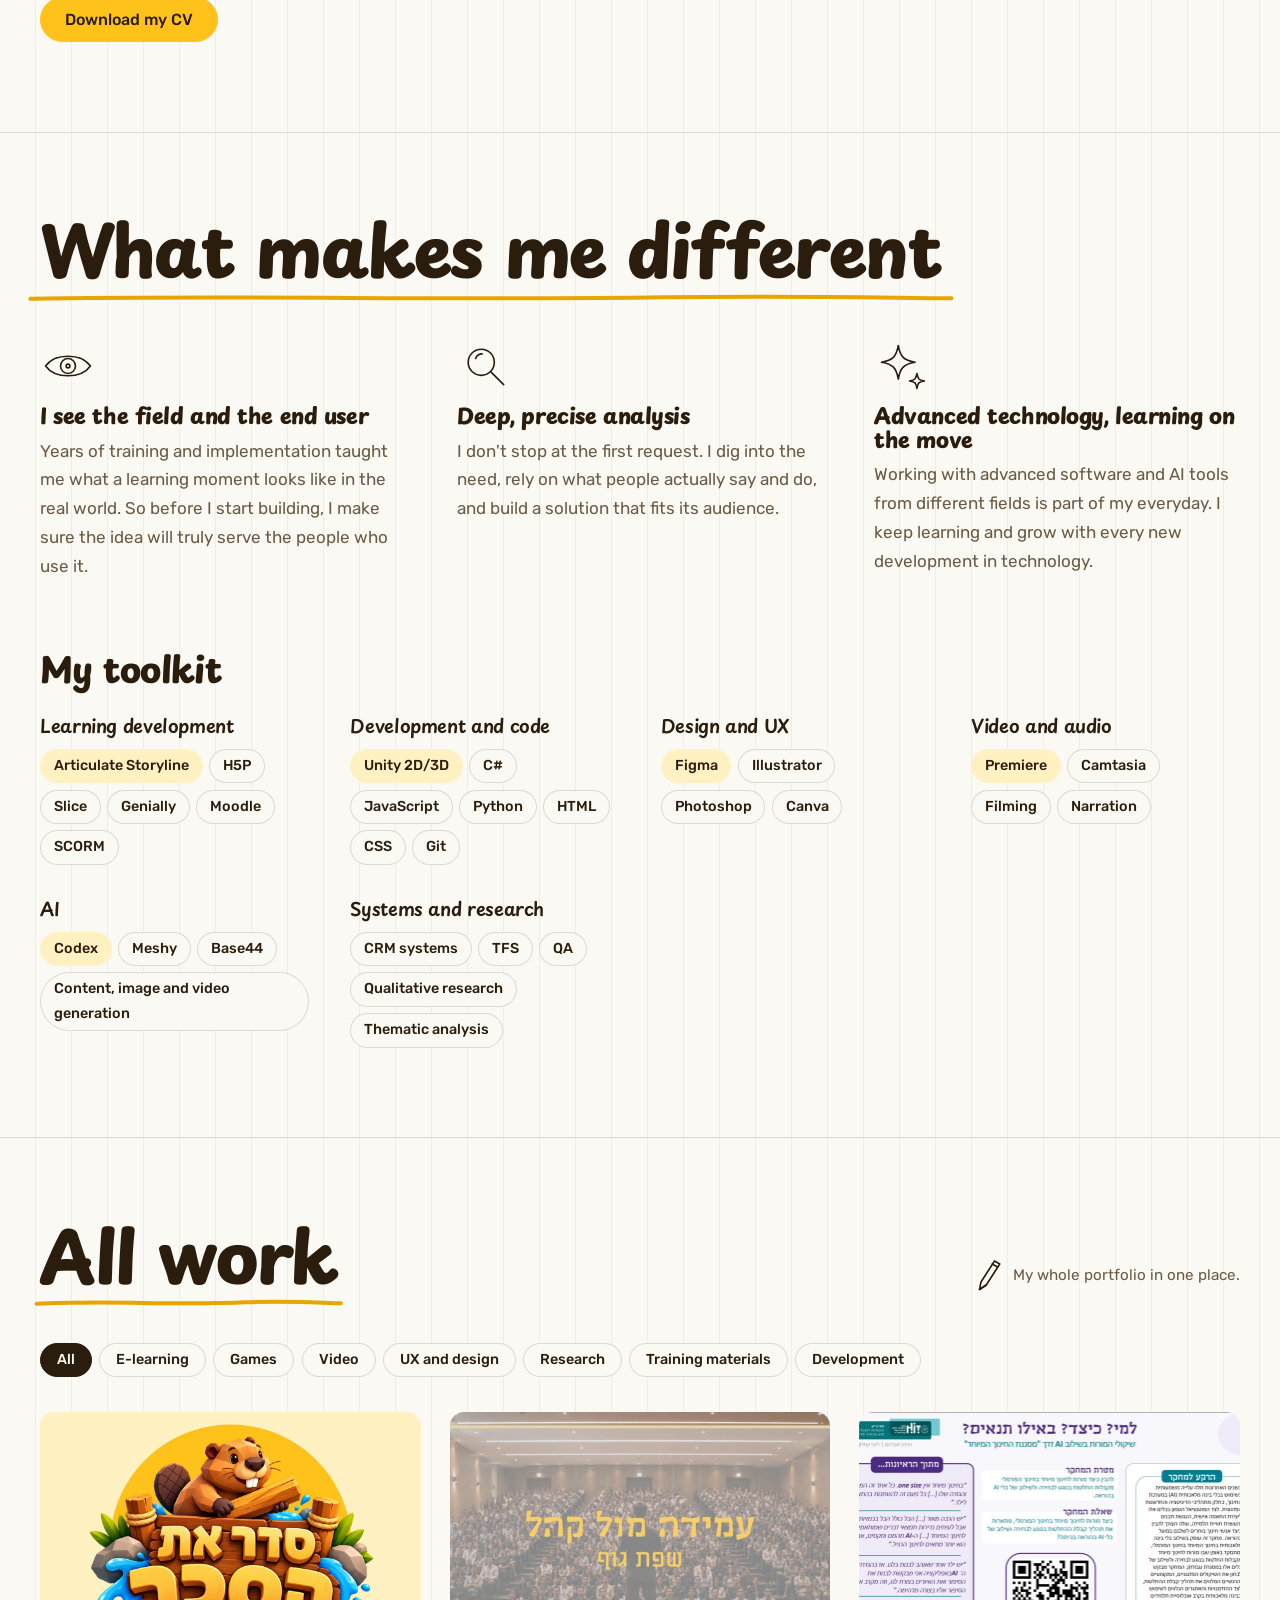
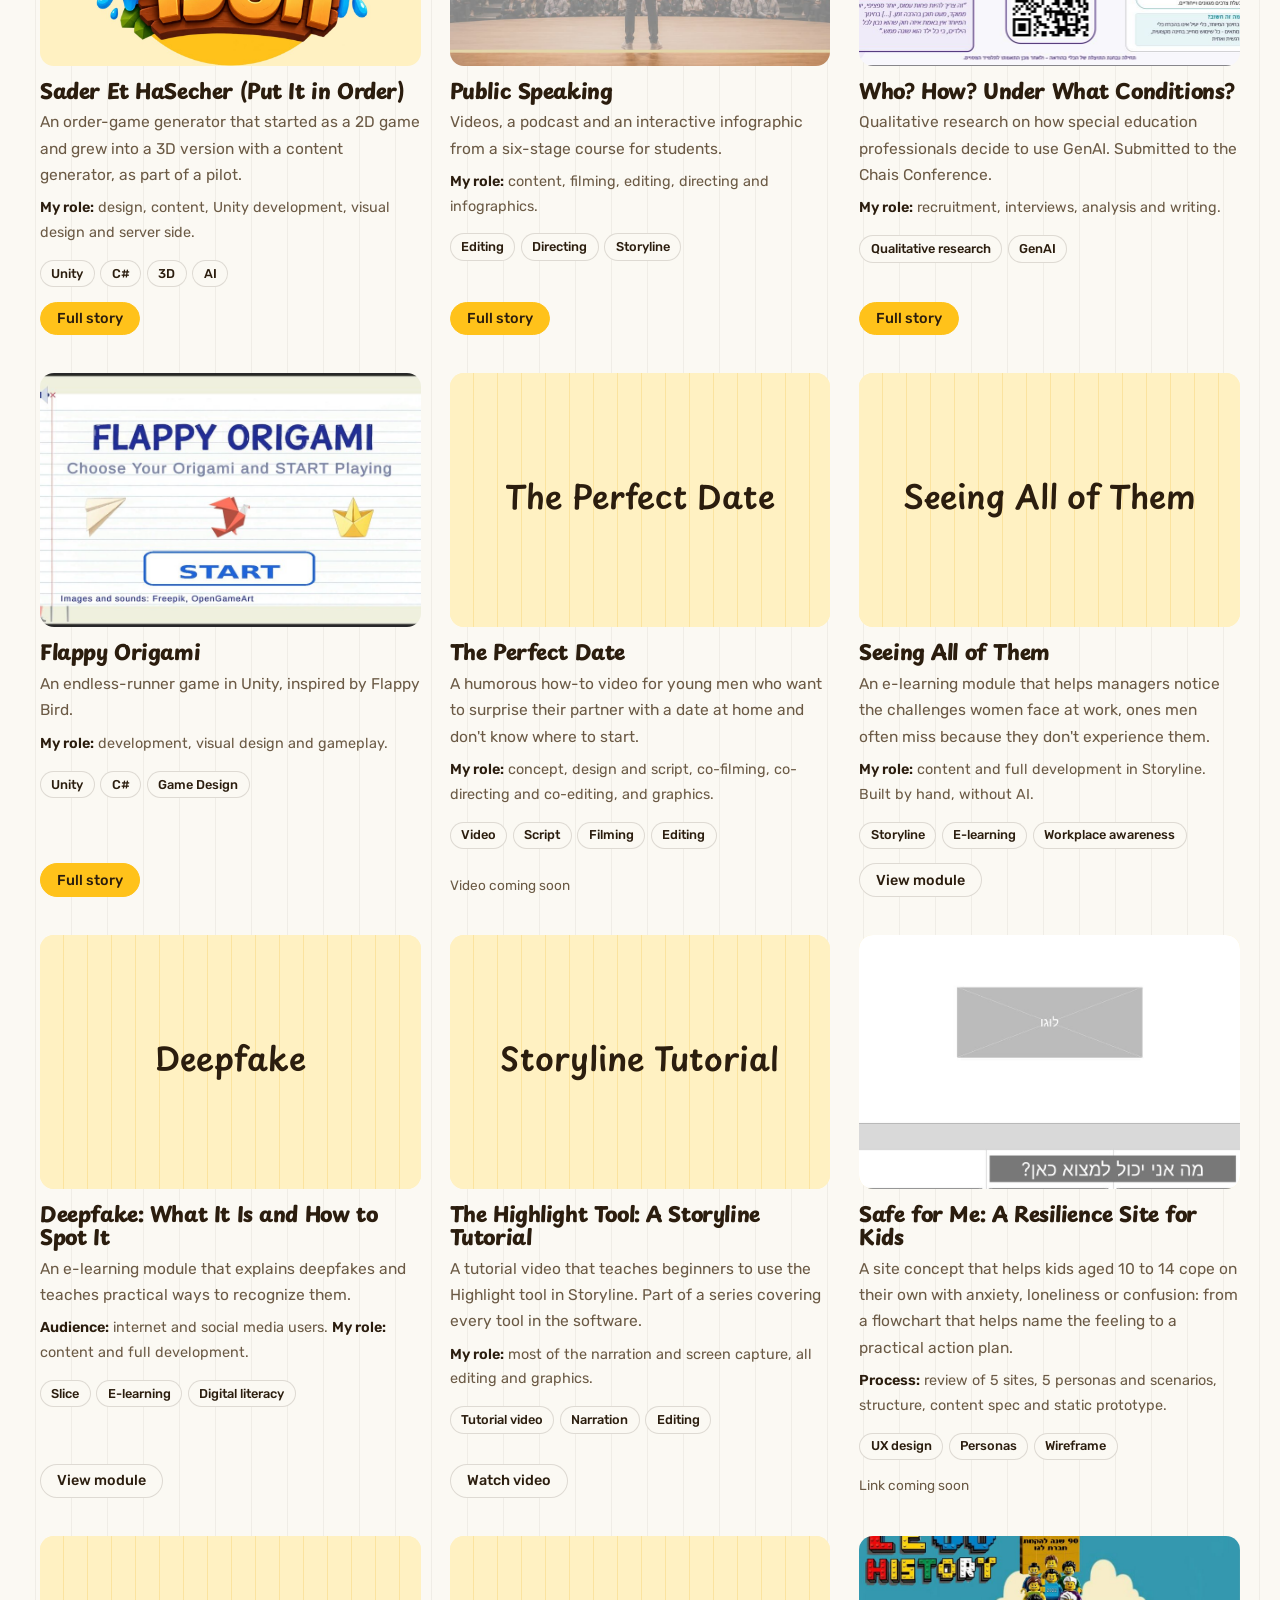
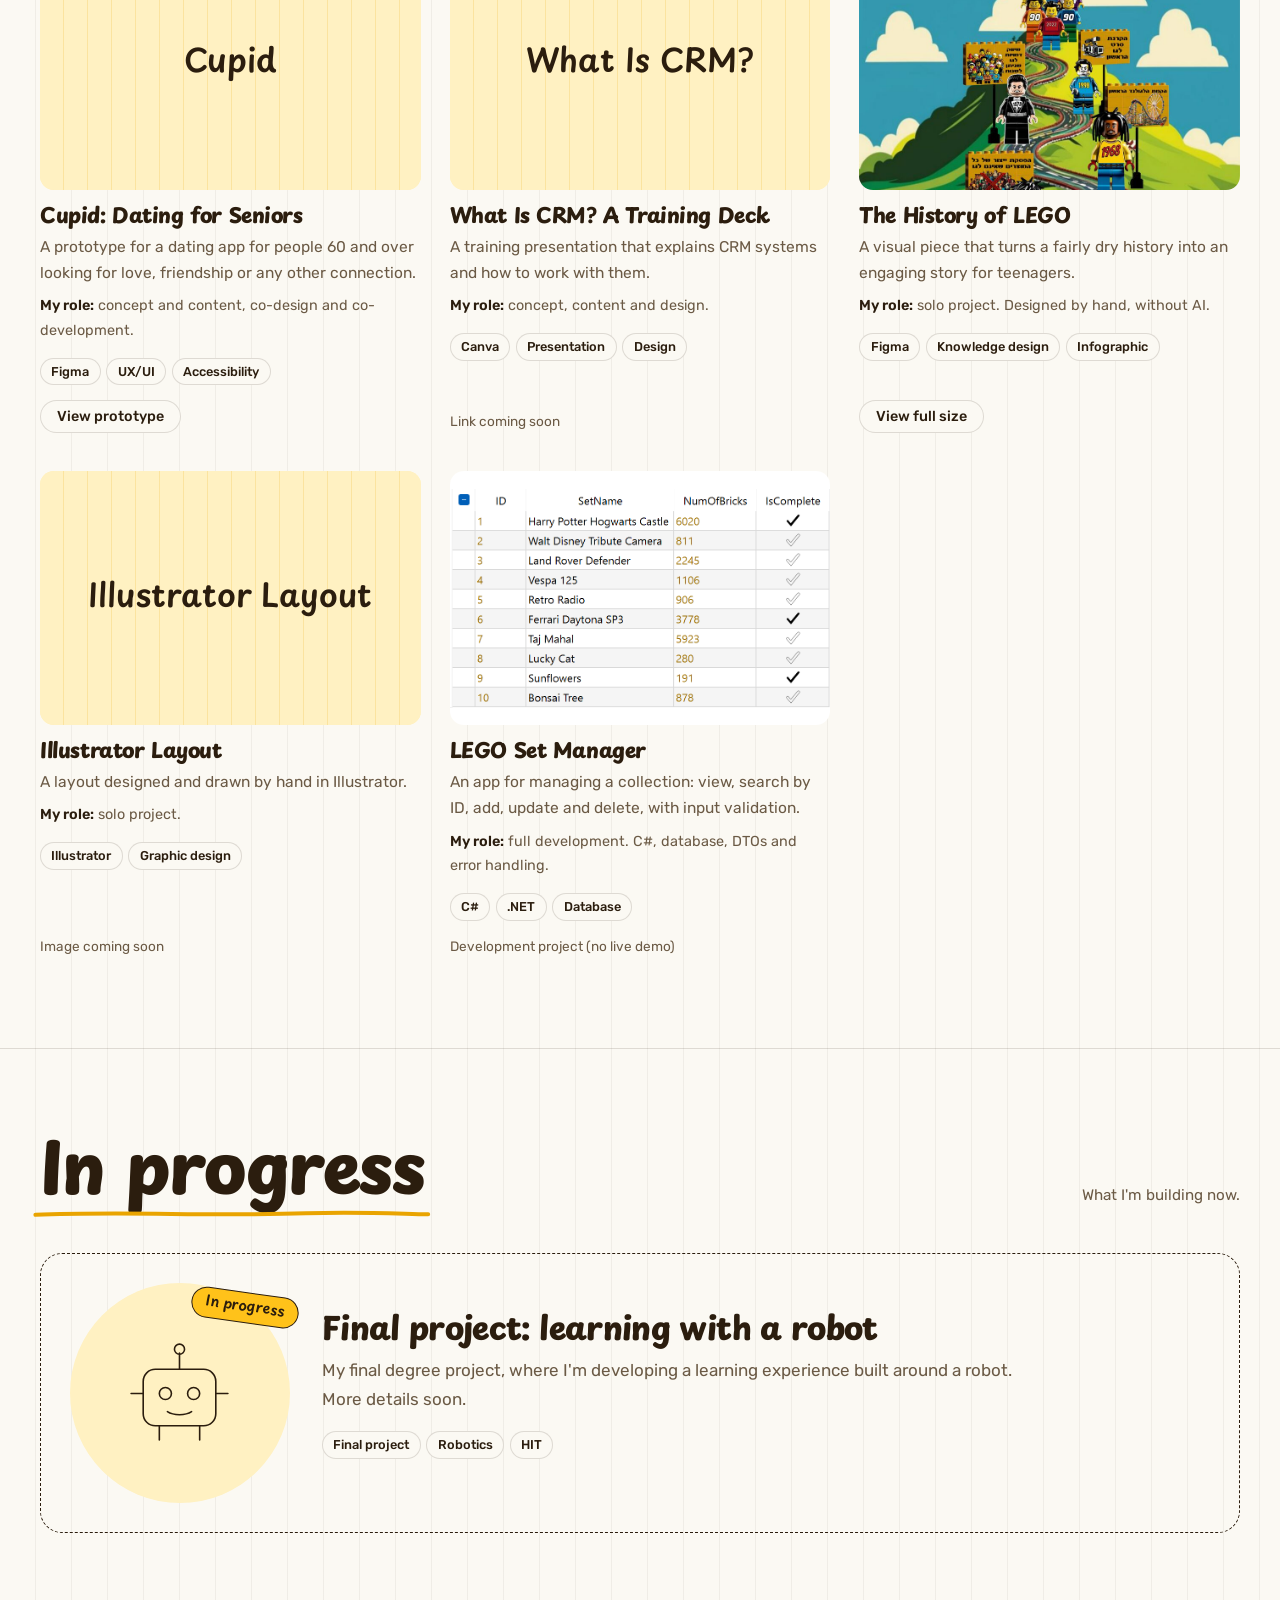
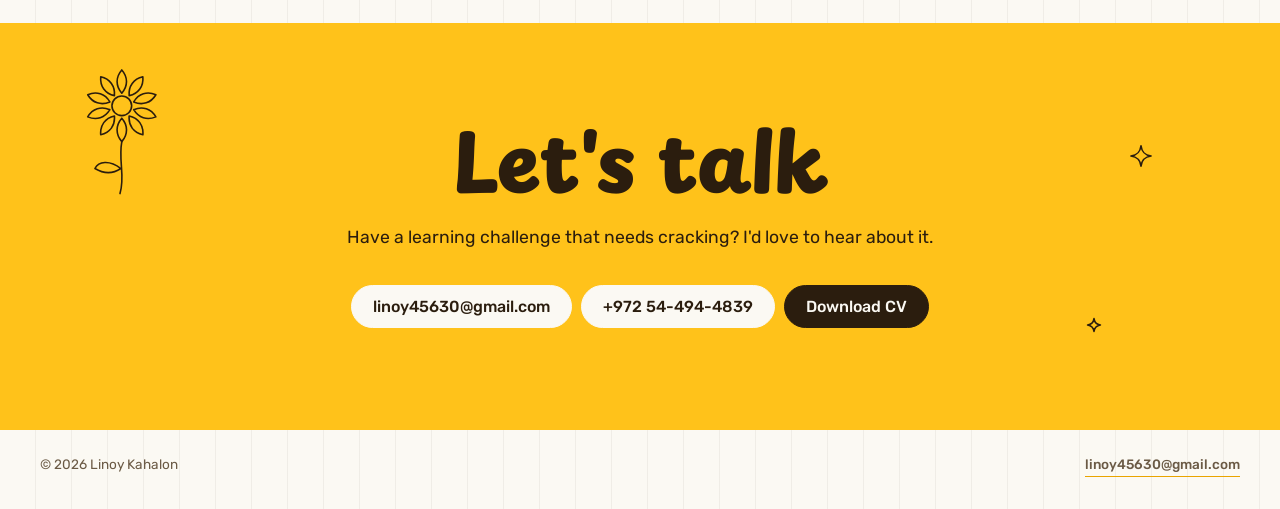
==== commit 416cf368: "Add files via upload" ====
--- a/en/index.html
+++ b/en/index.html
@@ -12,16 +12,13 @@
 <a class="skip" href="#main">Skip to content</a>
 <header class="site-header">
   <div class="wrap">
-    <a class="brand" href="#top">Linoy Kahalon</a>
+    <a class="brand" href="#top"><span class="brand-name">Linoy Kahalon</span><span class="brand-title">Learning Experience Designer &amp; Developer</span></a>
     <button class="pill menu-btn" aria-expanded="false" aria-controls="nav">Menu</button>
     <nav class="nav" id="nav" aria-label="Main">
-      <a class="pill" href="#projects">Projects</a>
       <a class="pill" href="#about">About</a>
-      <a class="pill" href="#unique">What makes me different</a>
-      <a class="pill" href="#works">All work</a>
+      <a class="pill" href="#works">Portfolio</a>
       <a class="pill" href="#contact">Contact</a>
-      <a class="pill" href="../index.html" lang="he" hreflang="he">עברית</a>
-      <a class="pill sun" href="../assets/files/Linoy-Kahalon-CV.pdf" download>CV</a>
+      <a class="pill lang-pill" href="../index.html" lang="he" hreflang="he">עברית</a>
     </nav>
   </div>
 </header>
@@ -59,13 +56,13 @@
   <div class="wrap">
     <div class="head"><span class="underlined"><h2 id="projects-title">Selected projects</h2><svg class="doodle" viewBox="0 0 220 16" preserveAspectRatio="none" aria-hidden="true"><path d="M4,11 C50,4 100,14 150,8 C180,5 200,9 216,10"/></svg></span><p class="aside"><svg class="doodle" viewBox="0 0 40 56" aria-hidden="true"><path d="M20,4 C8,4 3,14 6,22 C8,28 13,30 13,38 L27,38 C27,30 32,28 34,22 C37,14 32,4 20,4Z"/><path d="M14,44 L26,44 M16,50 L24,50"/><path d="M20,16 L20,30"/></svg><span>Four projects that show the whole journey,<br>from design and research to a working product.</span></p></div>
     <div class="menu">
-      <a class="item wide" href="projects/sader.html">
-  <div class="pic"><div class="ph">Sader Et HaSecher<small>A 3D screenshot is coming soon</small></div><span class="note">A game generator that lets teachers add content to fit any learning need. It started as a 2D game and grew into a 3D version as part of a pilot.</span></div>
+      <a class="item" href="projects/sader.html">
+  <div class="pic"><img src="../assets/img/sader-logo-card.jpg" alt="Sader Et HaSecher game logo" loading="lazy"><span class="note">A game generator that lets teachers add content to fit any learning need. It started as a 2D game and grew into a 3D version as part of a pilot.</span></div>
   <div class="row"><h3>Sader Et HaSecher</h3></div>
   <ul class="tags"><li class="kind-tag">Learning game</li><li>Unity</li><li>C#</li><li>3D</li><li>AI</li><li>Server side</li></ul>
 </a>
       <a class="item" href="projects/public-speaking.html">
-  <div class="pic"><img src="../assets/img/infographic.jpg" alt="Interactive infographic: what happens in the body when you face an audience" loading="lazy"><span class="note">Videos, a podcast and an interactive infographic from a six-stage hybrid course for entrepreneurship and law students.</span></div>
+  <div class="pic"><img src="../assets/img/speaking-body.jpg" alt="Opening title of the Body Language video" loading="lazy"><span class="note">Videos, a podcast and an interactive infographic from a six-stage hybrid course for entrepreneurship and law students.</span></div>
   <div class="row"><h3>Public Speaking</h3></div>
   <ul class="tags"><li class="kind-tag">Course</li><li class="kind-tag">Video</li><li>Storyline</li><li>H5P</li><li>Base44</li><li>Video editing</li></ul>
 </a>
@@ -74,7 +71,7 @@
   <div class="row"><h3>Who? How? Under What Conditions?</h3></div>
   <ul class="tags"><li class="kind-tag">Research</li><li>In-depth interviews</li><li>Thematic analysis</li><li>GenAI</li></ul>
 </a>
-      <a class="item wide" href="projects/flappy-origami.html">
+      <a class="item" href="projects/flappy-origami.html">
   <div class="pic"><img src="../assets/img/flappy-start.jpg" alt="Flappy Origami start screen" loading="lazy" style="object-position:center 40%"><span class="note">A hand-coded Unity game. Inspired by Flappy Bird: a paper origami flying down a school hallway full of obstacles.</span></div>
   <div class="row"><h3>Flappy Origami</h3></div>
   <ul class="tags"><li class="kind-tag">Game</li><li>Unity</li><li>C#</li><li>2D</li></ul>
@@ -142,7 +139,7 @@
     </div>
     <div class="gallery">
 <article class="work" data-cat="games">
-  <div class="pic"><div class="ph">Sader Et HaSecher</div></div>
+  <div class="pic"><img src="../assets/img/sader-logo-card.jpg" alt="Sader Et HaSecher game logo" loading="lazy"></div>
   <h3>Sader Et HaSecher (Put It in Order)</h3>
   <p>An order-game generator that started as a 2D game and grew into a 3D version with a content generator, as part of a pilot.</p>
   <p class="meta"><strong>My role:</strong> design, content, Unity development, visual design and server side.</p>
@@ -150,7 +147,7 @@
   <a class="pill go sun" href="projects/sader.html">Full story</a>
 </article>
 <article class="work" data-cat="video elearning">
-  <div class="pic"><img src="../assets/img/infographic.jpg" alt="Interactive infographic from the course" loading="lazy"></div>
+  <div class="pic"><img src="../assets/img/speaking-body.jpg" alt="Opening title of the Body Language video" loading="lazy"></div>
   <h3>Public Speaking</h3>
   <p>Videos, a podcast and an interactive infographic from a six-stage course for students.</p>
   <p class="meta"><strong>My role:</strong> content, filming, editing, directing and infographics.</p>
@@ -161,7 +158,7 @@
   <div class="pic"><img src="../assets/img/research-card.jpg" alt="Research poster" loading="lazy"></div>
   <h3>Who? How? Under What Conditions?</h3>
   <p>Qualitative research on how special education professionals decide to use GenAI. Submitted to the Chais Conference.</p>
-  <p class="meta"><strong>My role:</strong> participant recruitment and writing.</p>
+  <p class="meta"><strong>My role:</strong> recruitment, interviews, analysis and writing.</p>
   <ul class="tags"><li>Qualitative research</li><li>GenAI</li></ul>
   <a class="pill go sun" href="projects/research.html">Full story</a>
 </article>
--- a/assets/css/style.css
+++ b/assets/css/style.css
@@ -293,3 +293,21 @@
 @media (max-width: 700px) { .compare { aspect-ratio: 4/3; } }
 .compare .v3 .ph { padding-inline-end: 50%; }
 .compare .v2 .ph { padding-inline-start: 50%; }
+
+/* ---------- header brand: name with title underneath ---------- */
+.brand { display: flex; flex-direction: column; line-height: 1.15; gap: .15rem; }
+.brand-name { font-family: var(--display); font-weight: 800; font-size: 1.3rem; display: inline-flex; align-items: center; gap: .45rem; }
+.brand-name::before { content: ""; width: .62em; height: .62em; border-radius: 50%; background: var(--sun); border: 1.5px solid var(--ink); flex: none; }
+.brand-title { font-family: var(--body); font-weight: 500; font-size: .8rem; color: var(--ink-soft); }
+.lang-pill { background: var(--ink); color: var(--paper); border-color: var(--ink); }
+.lang-pill:hover { background: var(--sun); color: var(--ink); border-color: var(--sun); }
+@media (max-width: 760px) { .nav .lang-pill { display: inline-flex; } .brand-title { font-size: .72rem; } }
+.media-item .pic.video { aspect-ratio: 16/9; background: var(--ink); }
+.media-item .pic.video iframe { position: absolute; inset: 0; width: 100%; height: 100%; border: 0; }
+button.yt { display: block; width: 100%; padding: 0; border: 0; cursor: pointer; }
+button.yt img { width: 100%; height: 100%; object-fit: cover; }
+button.yt .play { position: absolute; inset: 0; margin: auto; width: 68px; height: 68px; border-radius: 50%; background: var(--sun); box-shadow: 0 8px 20px rgba(0,0,0,.3); transition: transform .2s; }
+button.yt .play::after { content: ""; position: absolute; inset: 0; margin: auto; width: 0; height: 0; border-style: solid; border-width: 12px 0 12px 20px; border-color: transparent transparent transparent var(--ink); transform: translateX(3px); }
+button.yt:hover .play, button.yt:focus-visible .play { transform: scale(1.08); }
+button.yt .play { inset: auto; bottom: .9rem; inset-inline-start: .9rem; margin: 0; width: 52px; height: 52px; }
+button.yt .play::after { border-width: 10px 0 10px 16px; }
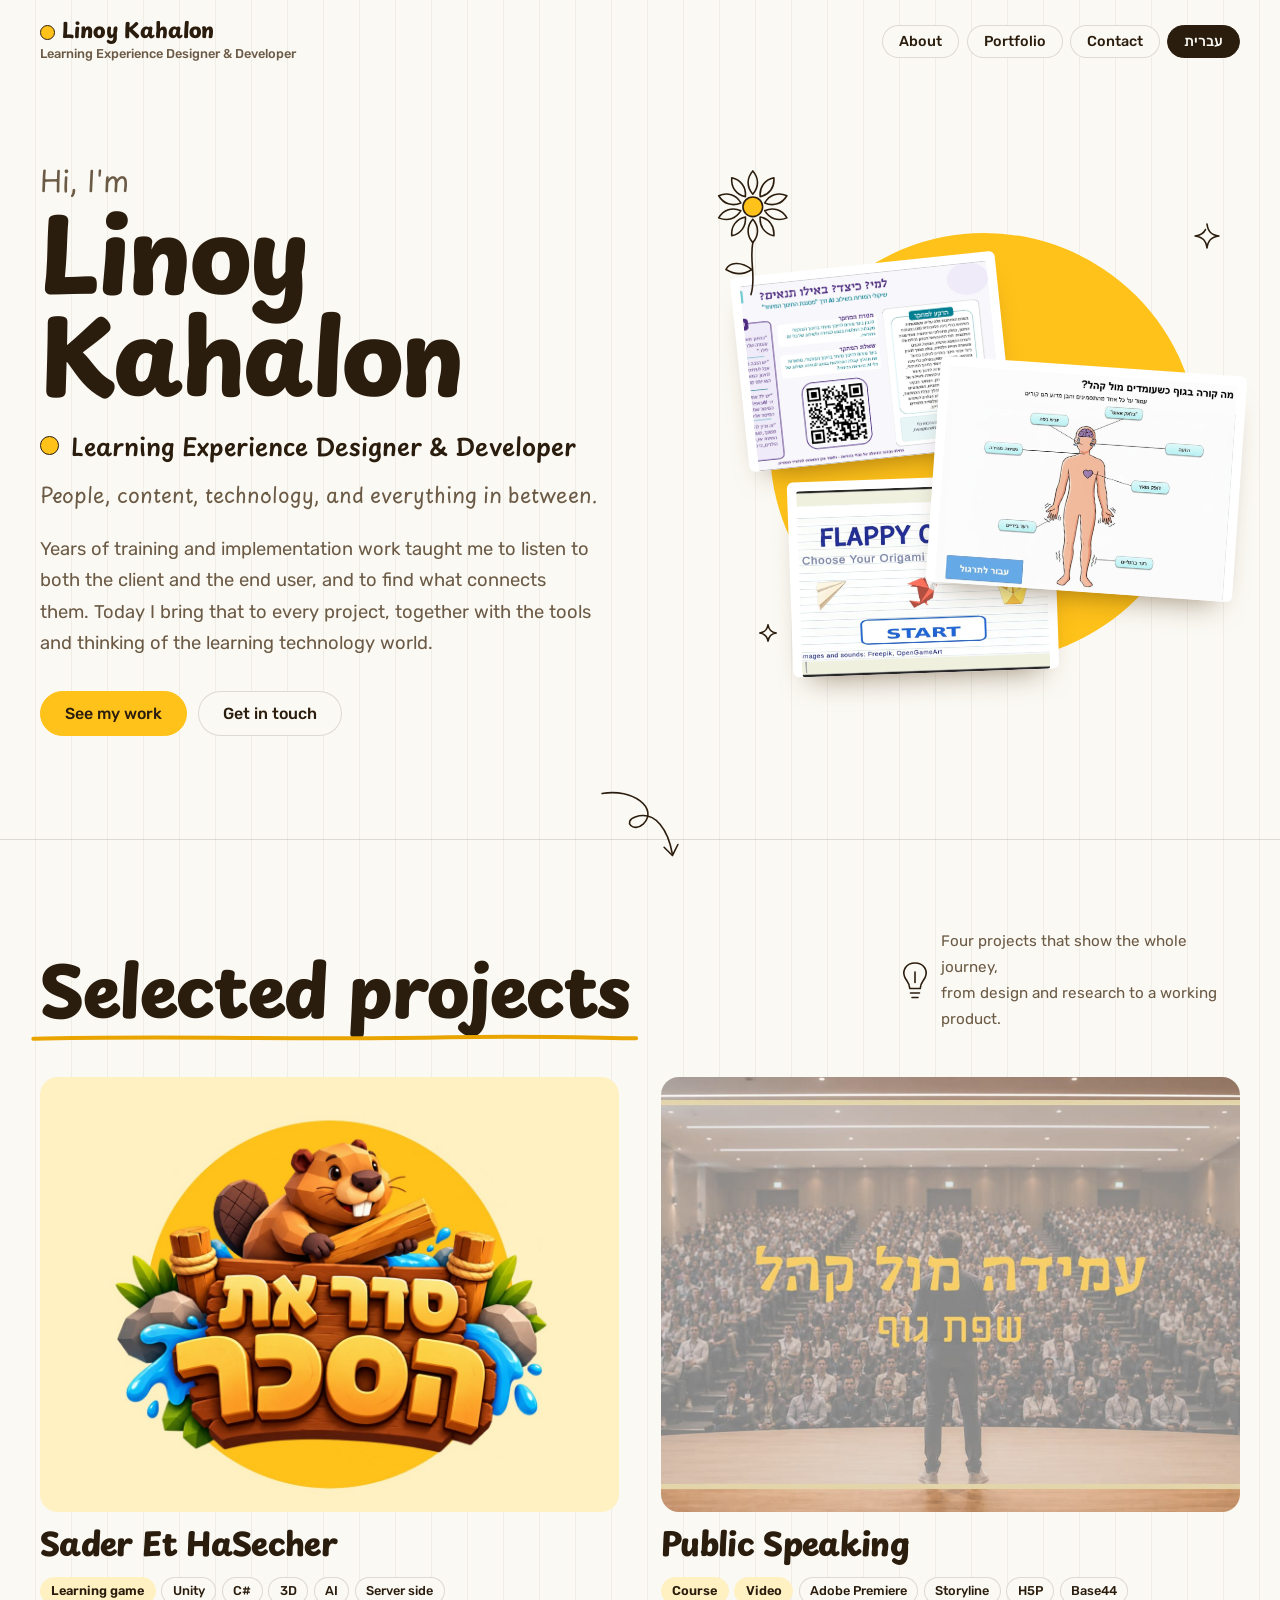
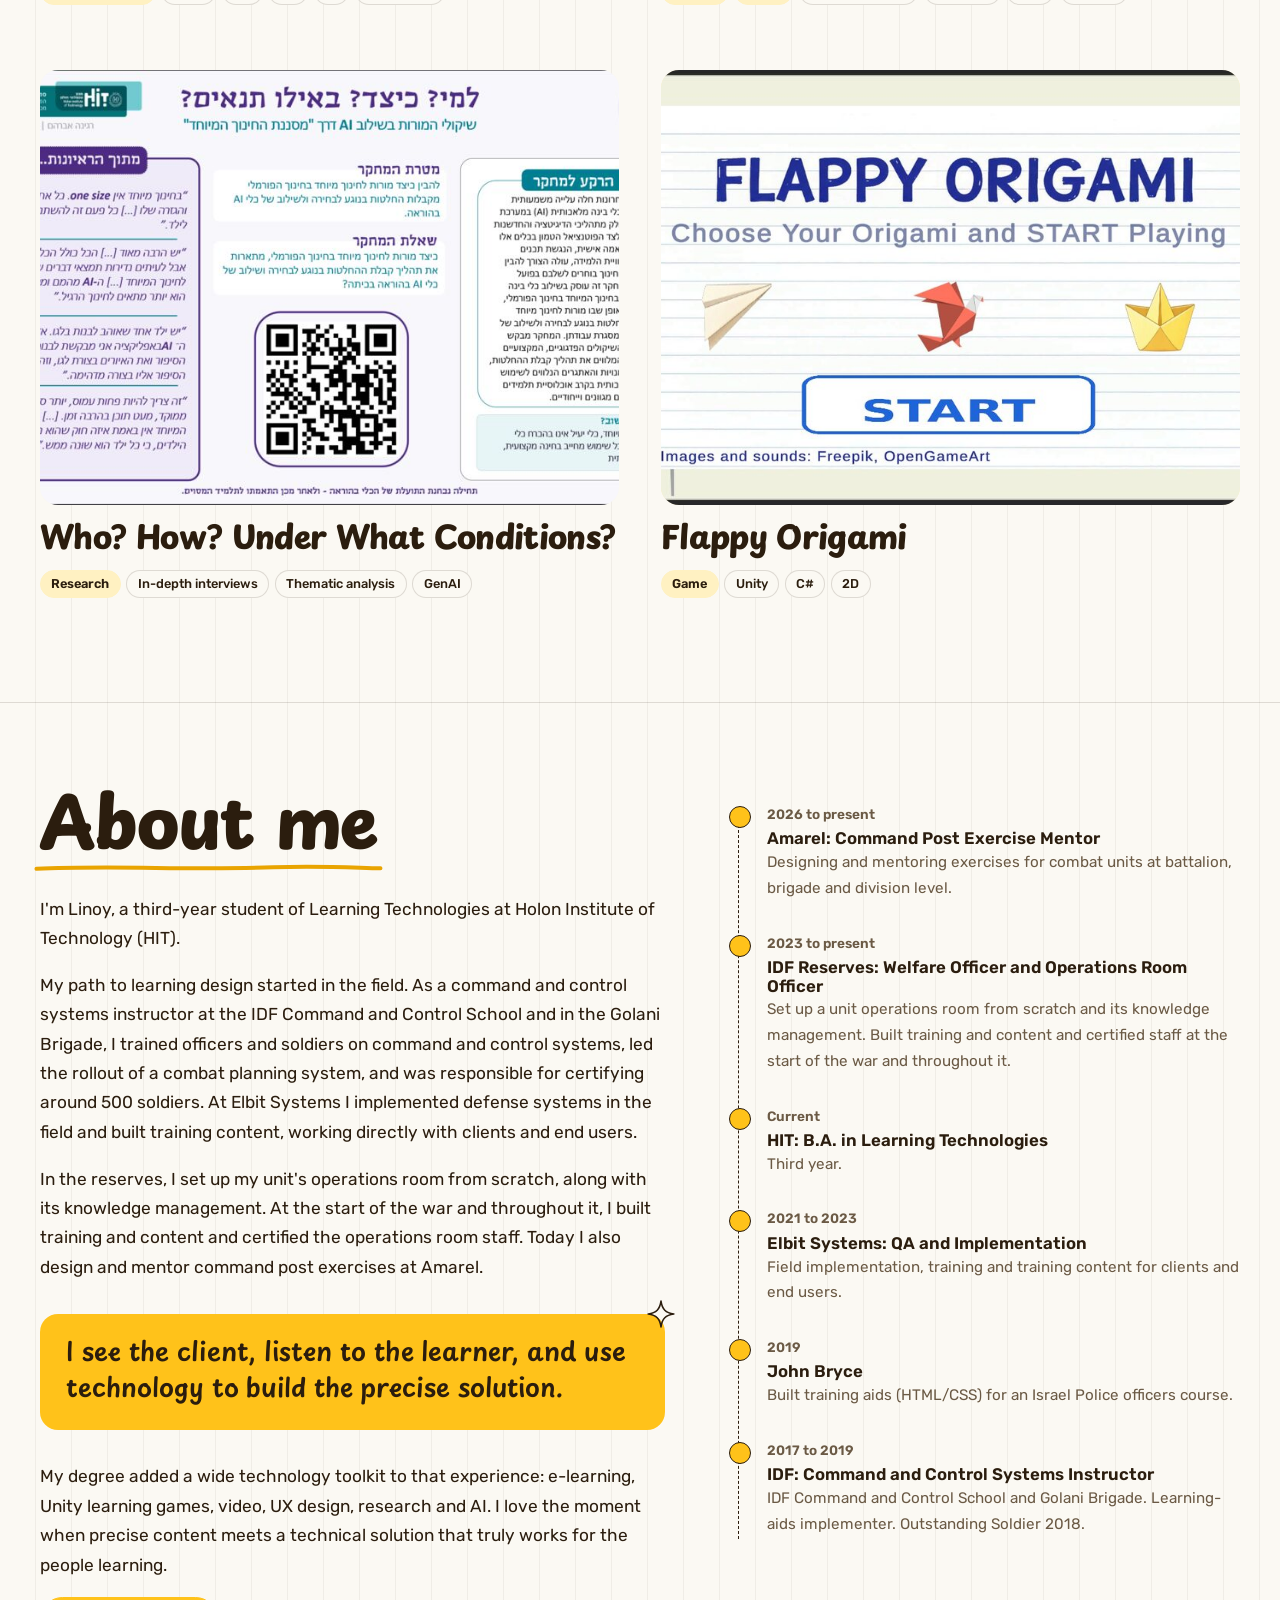
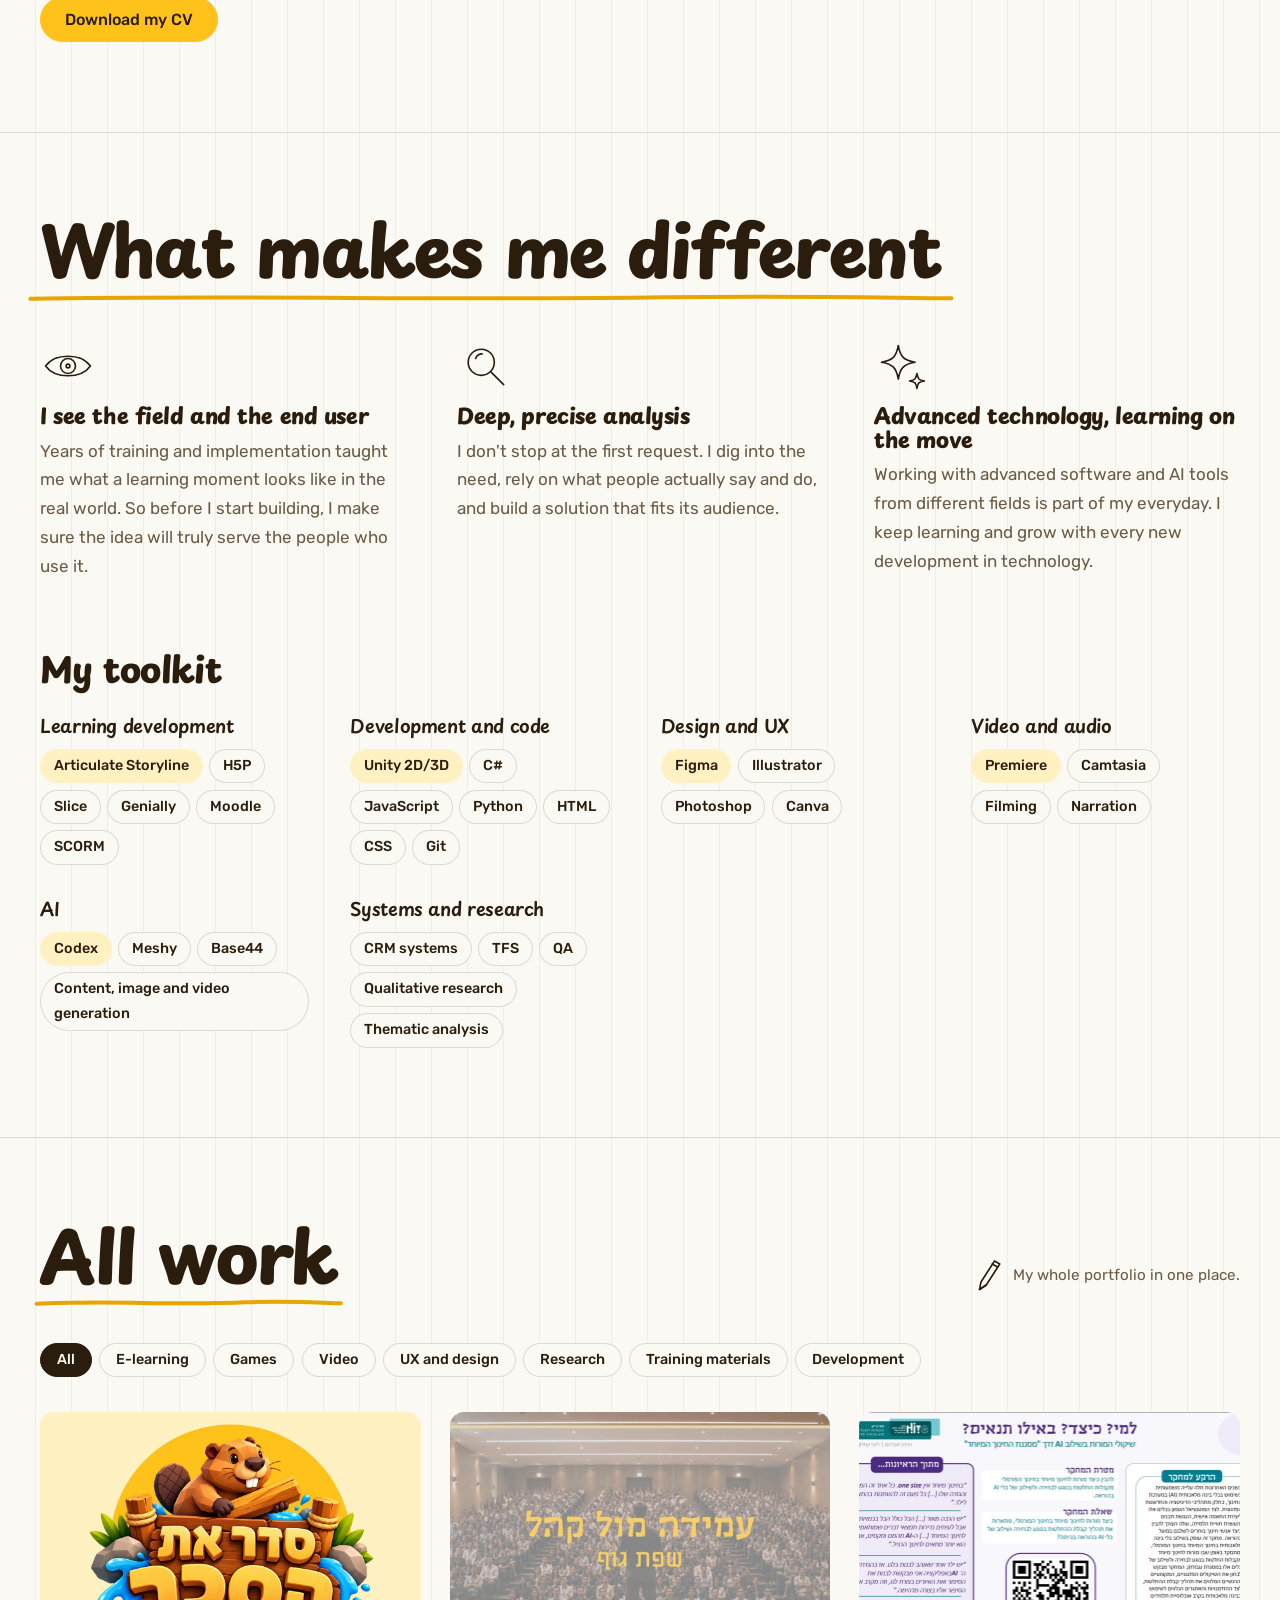
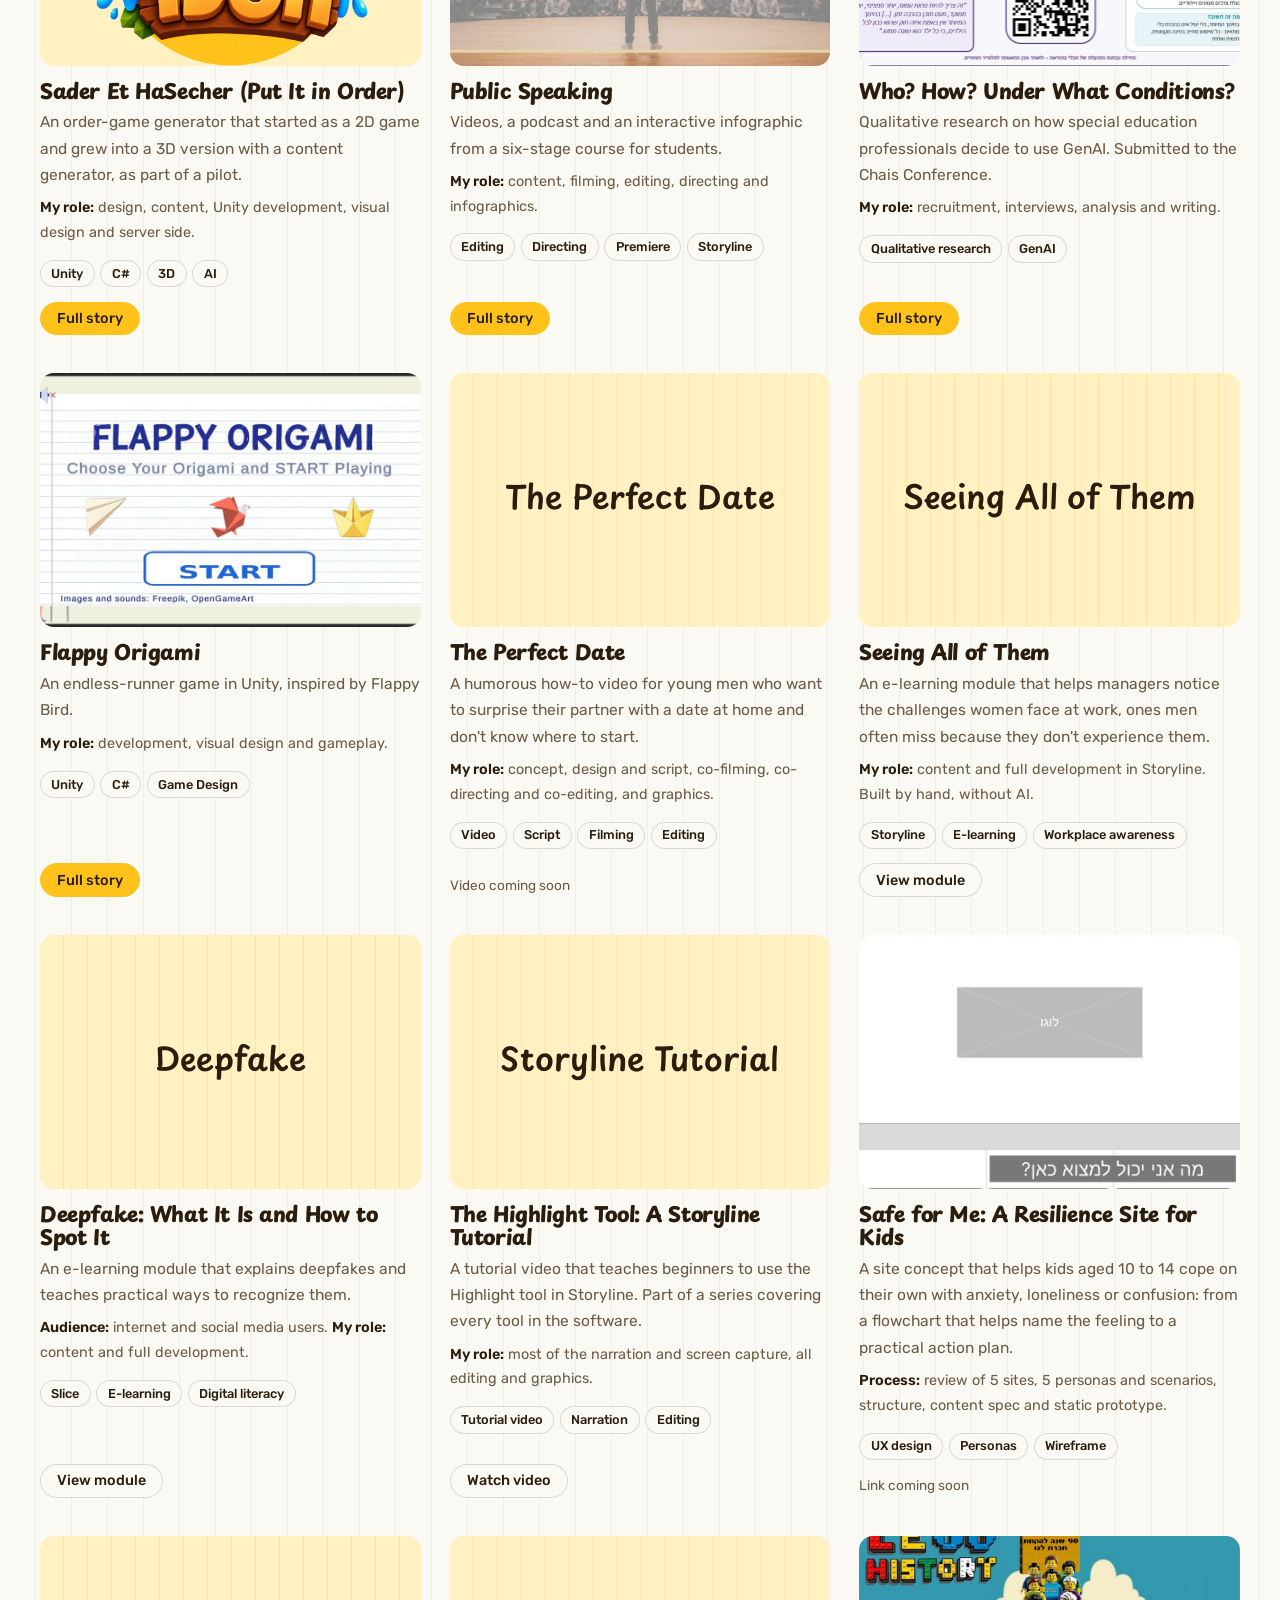
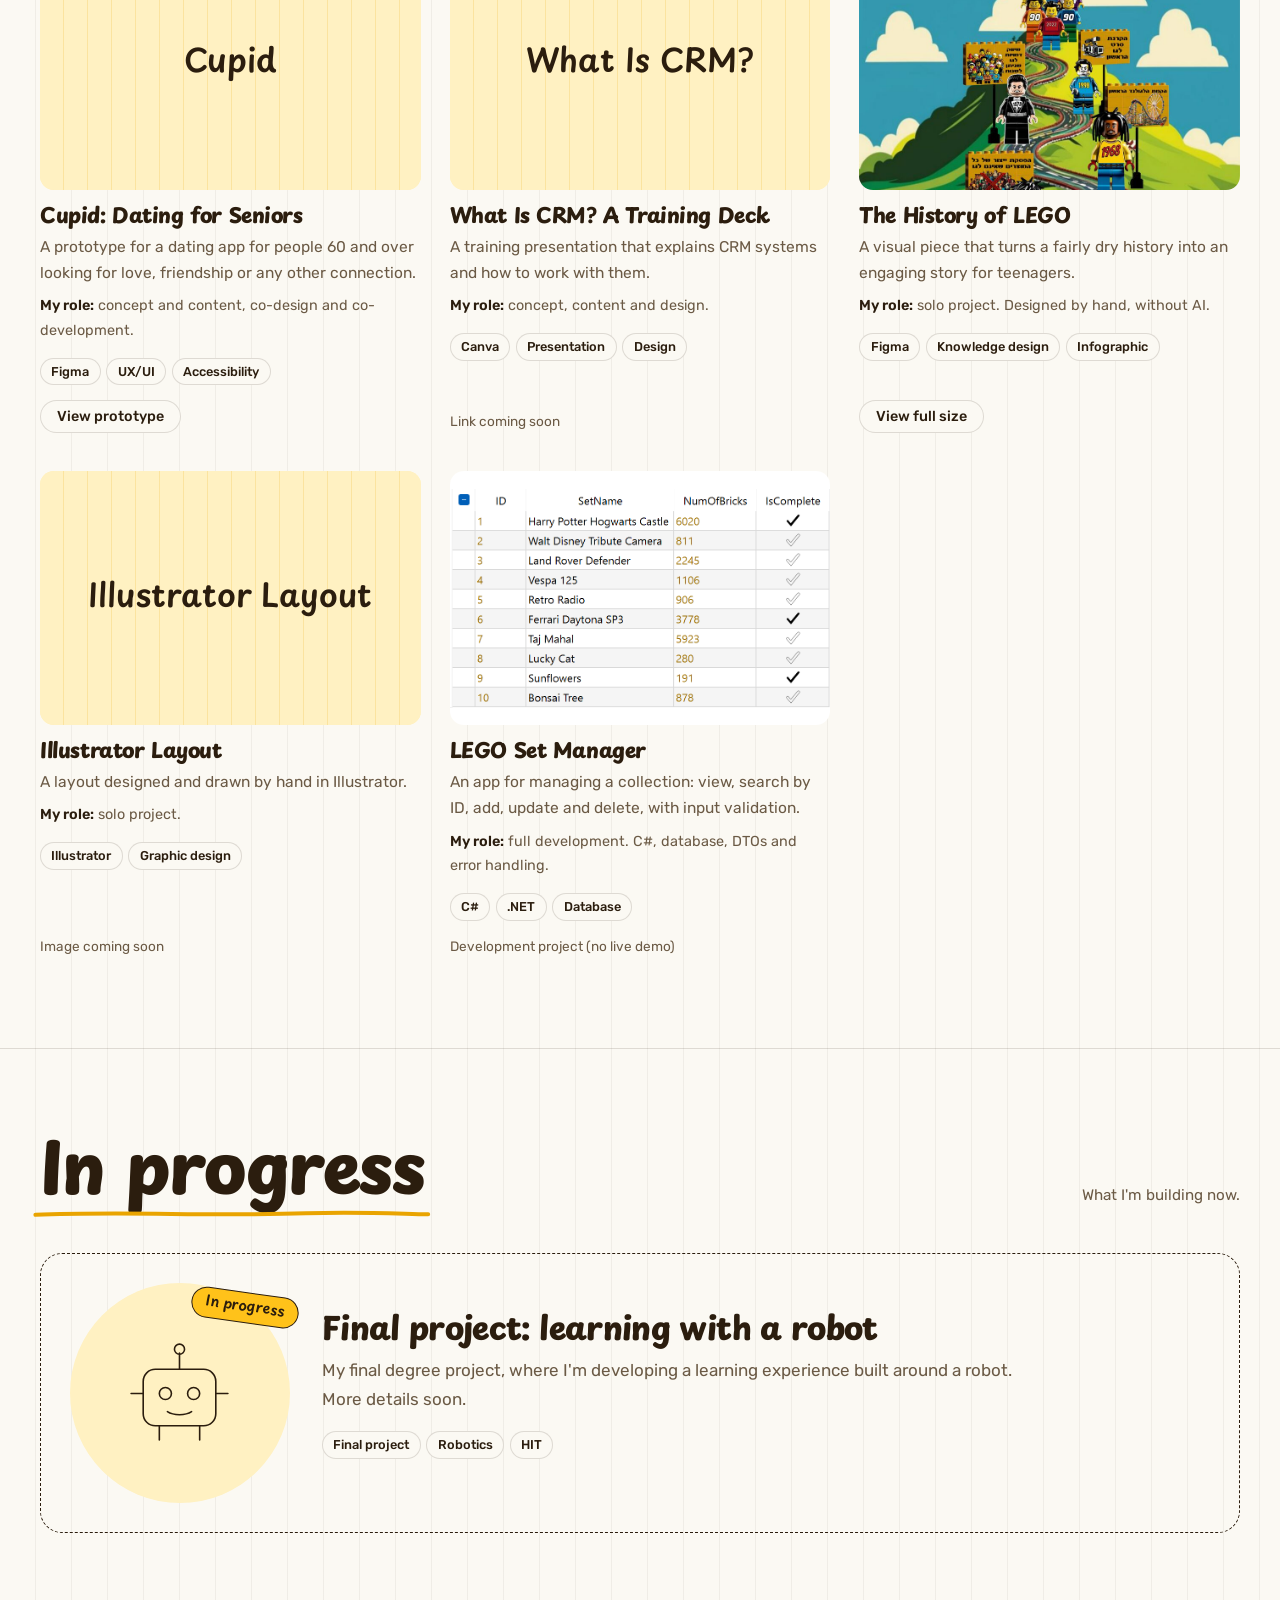
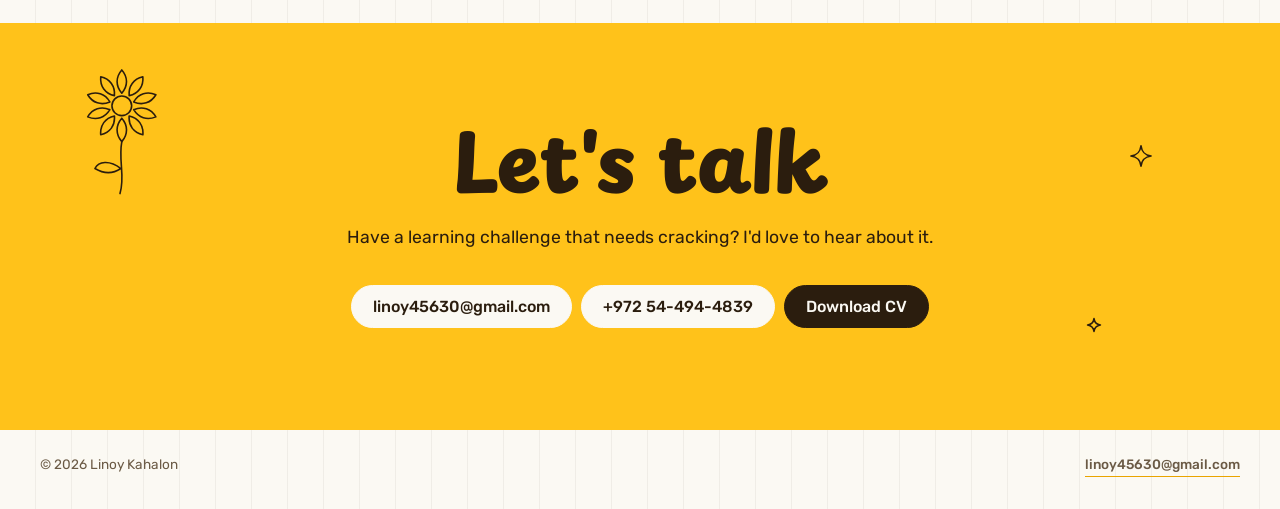
==== commit eecf2f6b: "Add files via upload" ====
--- a/en/index.html
+++ b/en/index.html
@@ -64,7 +64,7 @@
       <a class="item" href="projects/public-speaking.html">
   <div class="pic"><img src="../assets/img/speaking-body.jpg" alt="Opening title of the Body Language video" loading="lazy"><span class="note">Videos, a podcast and an interactive infographic from a six-stage hybrid course for entrepreneurship and law students.</span></div>
   <div class="row"><h3>Public Speaking</h3></div>
-  <ul class="tags"><li class="kind-tag">Course</li><li class="kind-tag">Video</li><li>Storyline</li><li>H5P</li><li>Base44</li><li>Video editing</li></ul>
+  <ul class="tags"><li class="kind-tag">Course</li><li class="kind-tag">Video</li><li>Adobe Premiere</li><li>Storyline</li><li>H5P</li><li>Base44</li></ul>
 </a>
       <a class="item" href="projects/research.html">
   <div class="pic"><img src="../assets/img/research-card.jpg" alt="Research poster" loading="lazy"><span class="note">Qualitative research on how special education professionals decide to use GenAI in teaching, based on 15 in-depth interviews. Submitted to the Chais Conference.</span></div>
@@ -151,7 +151,7 @@
   <h3>Public Speaking</h3>
   <p>Videos, a podcast and an interactive infographic from a six-stage course for students.</p>
   <p class="meta"><strong>My role:</strong> content, filming, editing, directing and infographics.</p>
-  <ul class="tags"><li>Editing</li><li>Directing</li><li>Storyline</li></ul>
+  <ul class="tags"><li>Editing</li><li>Directing</li><li>Premiere</li><li>Storyline</li></ul>
   <a class="pill go sun" href="projects/public-speaking.html">Full story</a>
 </article>
 <article class="work" data-cat="research">
--- a/assets/css/style.css
+++ b/assets/css/style.css
@@ -311,3 +311,9 @@
 button.yt:hover .play, button.yt:focus-visible .play { transform: scale(1.08); }
 button.yt .play { inset: auto; bottom: .9rem; inset-inline-start: .9rem; margin: 0; width: 52px; height: 52px; }
 button.yt .play::after { border-width: 10px 0 10px 16px; }
+
+/* course steps: all six in one row on wide screens */
+@media (min-width: 1000px) {
+  .steps { grid-template-columns: repeat(6, minmax(0, 1fr)); gap: .6rem; }
+  .steps li { flex-direction: column; justify-content: flex-start; text-align: center; gap: .55rem; padding: 1rem .55rem 1.1rem; font-size: .95rem; line-height: 1.35; }
+}
